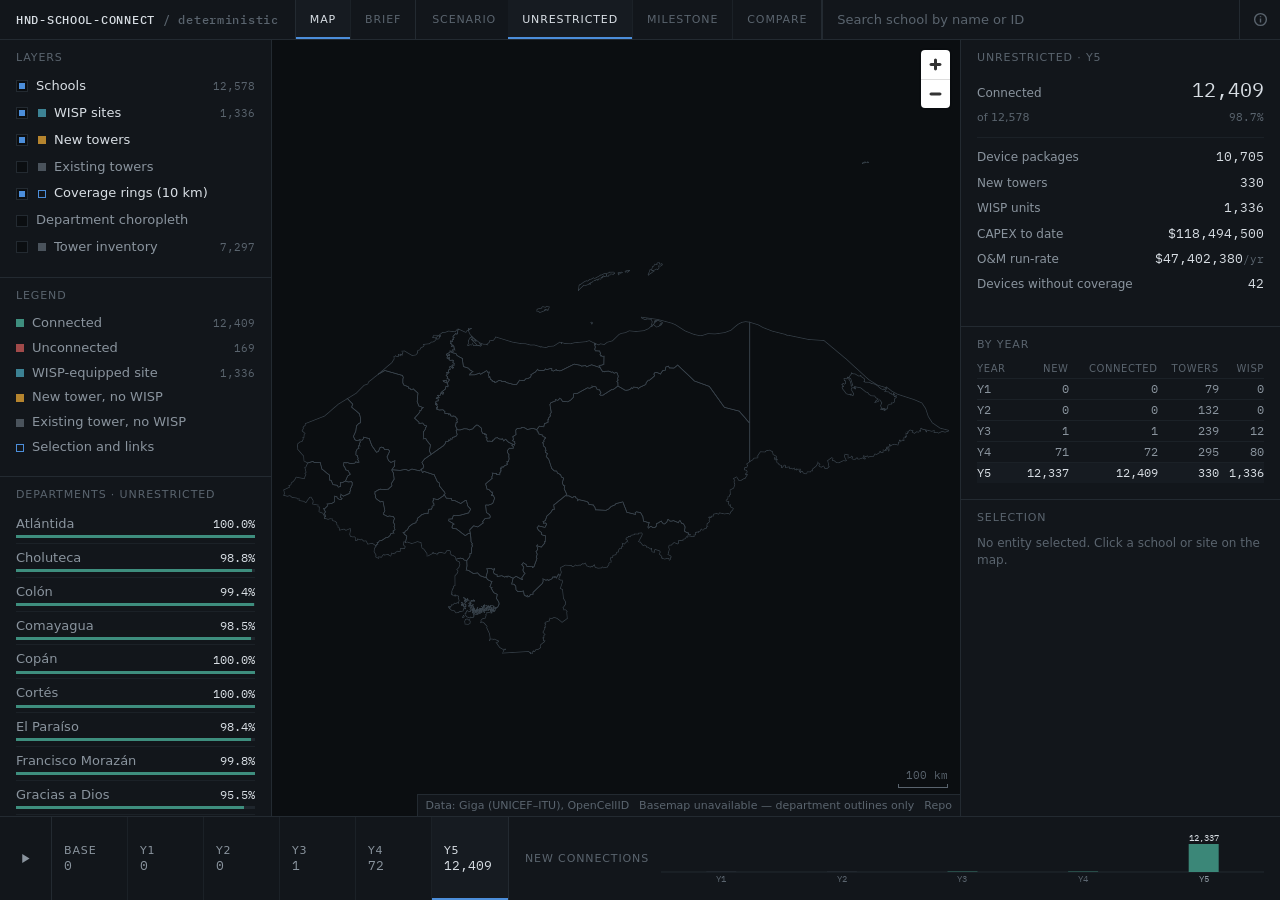
==== index.html @ 2dd2d406 "Rebuild as a zero-friction static analyst console Replaces the upload-driven deck.gl dashboard with " ====
<!DOCTYPE html>
<html lang="en-GB">
<head>
<meta charset="utf-8">
<meta name="viewport" content="width=device-width, initial-scale=1, viewport-fit=cover">
<title>HND-SCHOOL-CONNECT — Honduras school connectivity plan</title>
<meta name="description" content="Five-year MILP plan for connecting 12,578 unconnected Honduran public schools on a $125M budget. Annual milestones cost 3,046 schools, or 24.3 percentage points of year-5 coverage.">
<meta name="color-scheme" content="dark">

<meta property="og:type" content="website">
<meta property="og:site_name" content="HND-SCHOOL-CONNECT">
<meta property="og:title" content="HND-SCHOOL-CONNECT — Honduras school connectivity plan">
<meta property="og:description" content="Five-year MILP plan for 12,578 unconnected Honduran public schools on a $125M budget. Annual milestones cost 3,046 schools, or 24.3 percentage points of year-5 coverage.">
<meta property="og:image" content="assets/og.png">
<meta property="og:image:width" content="1200">
<meta property="og:image:height" content="630">
<meta property="og:image:alt" content="Dark map of Honduras showing connected and unconnected schools at year 5 with tower and WISP sites.">
<meta name="twitter:card" content="summary_large_image">

<link rel="icon" href="assets/favicon.svg" type="image/svg+xml">
<link rel="stylesheet" href="vendor/maplibre-gl/maplibre-gl.css">
<link rel="stylesheet" href="css/app.css">
<link rel="preload" href="data/app-data.json" as="fetch" crossorigin="anonymous">
</head>
<body class="view-map">

<!-- load state: a thin progress line, nothing else -->
<div id="boot">
  <div id="boot-track"><div id="boot-fill"></div></div>
  <div id="boot-msg">loading</div>
</div>

<div id="app">

  <!-- ===================== top bar ===================== -->
  <header id="top">
    <div id="brand"><b>HND-SCHOOL-CONNECT</b><span>/ deterministic</span></div>

    <nav class="seg" id="view-seg" aria-label="View">
      <button type="button" data-view="map" aria-pressed="true">Map</button>
      <button type="button" data-view="brief" aria-pressed="false">Brief</button>
    </nav>

    <div id="top-scenario">
      <span class="lbl">Scenario</span>
      <nav class="seg" id="scn-seg" aria-label="Scenario">
        <button type="button" data-scn="u" aria-pressed="true">Unrestricted</button>
        <button type="button" data-scn="m" aria-pressed="false">Milestone</button>
        <button type="button" data-scn="c" aria-pressed="false">Compare</button>
      </nav>
    </div>

    <div id="search-wrap" role="combobox" aria-expanded="false" aria-haspopup="listbox" aria-owns="results">
      <input id="search" type="text" placeholder="Search school by name or ID" autocomplete="off"
             spellcheck="false" aria-autocomplete="list" aria-controls="results">
      <ul id="results" role="listbox" aria-label="Search results" hidden></ul>
    </div>

    <button type="button" id="info-btn" aria-expanded="false" aria-controls="info" title="Method, sources and shortcuts">
      <svg width="15" height="15" viewBox="0 0 16 16" fill="none" stroke="currentColor" stroke-width="1.5" aria-hidden="true">
        <circle cx="8" cy="8" r="6.25"/><path d="M8 7v4.25M8 4.6v.9"/>
      </svg>
      <span class="sr">Method, sources and shortcuts</span>
    </button>
  </header>

  <!-- ===================== left rail ===================== -->
  <aside id="rail" aria-label="Layers and filters">
    <section class="sec">
      <span class="lbl">Layers</span>
      <div id="layers"></div>
    </section>

    <section class="sec">
      <span class="lbl">Legend</span>
      <div id="legend"></div>
    </section>

    <section class="sec">
      <div class="sec-head">
        <span class="lbl" id="dept-head">Departments</span>
        <button type="button" id="dept-clear" hidden>clear</button>
      </div>
      <div id="dept-list"></div>
    </section>
  </aside>

  <!-- ===================== map ===================== -->
  <main id="main">
    <div id="map"></div>
    <div id="hover" hidden></div>
    <p id="map-note" hidden></p>
    <div id="scale"><span id="scale-label">—</span><div id="scale-bar"></div></div>
    <div id="attrib">
      <span>Data: Giga (UNICEF–ITU), OpenCellID</span>
      <span id="attrib-base">© <a href="https://carto.com/attributions" rel="noopener">CARTO</a>, © <a href="https://www.openstreetmap.org/copyright" rel="noopener">OpenStreetMap</a></span>
      <a href="https://github.com/farhangbakhs/honduras-connectivity" rel="noopener">Repo</a>
    </div>
  </main>

  <!-- ===================== inspector ===================== -->
  <aside id="insp" aria-label="Readout">
    <section class="sec" id="kpi-sec">
      <span class="lbl" id="kpi-head">Readout</span>
      <dl class="kpi" id="kpi"></dl>
      <div id="cmp" hidden></div>
    </section>

    <section class="sec" id="year-sec">
      <span class="lbl">By year</span>
      <table class="ytab" id="ytab"></table>
    </section>

    <section class="sec" id="sel-sec">
      <div class="sec-head">
        <span class="lbl" id="sel-head">Selection</span>
        <button type="button" id="sel-clear" hidden>clear</button>
      </div>
      <div id="sel-body"><p class="empty">No entity selected. Click a school or site on the map.</p></div>
    </section>
  </aside>

  <!-- ===================== bottom sheet tabs (narrow only) ===================== -->
  <nav id="sheet-tabs" aria-label="Panels">
    <button type="button" data-sheet="insp" aria-pressed="true">Readout</button>
    <button type="button" data-sheet="rail" aria-pressed="false">Layers</button>
    <button type="button" data-sheet="none" aria-pressed="false">Map only</button>
  </nav>

  <!-- ===================== timeline ===================== -->
  <footer id="tl">
    <button type="button" id="play" aria-pressed="false" title="Play years (space)">
      <svg width="13" height="13" viewBox="0 0 16 16" fill="currentColor" aria-hidden="true" id="play-icon">
        <path d="M4 2.5 13 8l-9 5.5z"/>
      </svg>
      <span class="sr">Play through years</span>
    </button>
    <div id="years" role="group" aria-label="Year"></div>
    <div id="tl-chart">
      <span class="lbl" id="tl-chart-label">New connections</span>
      <svg id="spark" role="img" aria-label="New connections per year"></svg>
    </div>
  </footer>

  <!-- ===================== brief ===================== -->
  <div id="brief" hidden><div class="brief-col" id="brief-col"></div></div>
</div>

<!-- ===================== info panel ===================== -->
<div id="info" hidden aria-label="Method, sources and shortcuts">
  <button type="button" id="info-close" title="Close">
    <svg width="13" height="13" viewBox="0 0 16 16" fill="none" stroke="currentColor" stroke-width="1.5" aria-hidden="true">
      <path d="M4 4l8 8M12 4l-8 8"/>
    </svg>
    <span class="sr">Close</span>
  </button>
  <div id="info-body"></div>
</div>

<script src="vendor/maplibre-gl/maplibre-gl.js"></script>
<script type="module" src="js/main.js"></script>
<noscript>
  <p style="padding:24px;color:#8A949E;font:400 13px/1.6 system-ui">
    This is an interactive map and requires JavaScript. The underlying data is available as CSV in
    <code>data/raw/</code>.
  </p>
</noscript>
</body>
</html>
---- vendor/maplibre-gl/maplibre-gl.css ----
.maplibregl-map{font:12px/20px Helvetica Neue,Arial,Helvetica,sans-serif;overflow:hidden;position:relative;-webkit-tap-highlight-color:rgb(0 0 0/0)}.maplibregl-canvas{left:0;position:absolute;top:0}.maplibregl-map:fullscreen{height:100%;width:100%}.maplibregl-ctrl-group button.maplibregl-ctrl-compass{touch-action:none}.maplibregl-canvas-container.maplibregl-interactive,.maplibregl-ctrl-group button.maplibregl-ctrl-compass{cursor:grab;-webkit-user-select:none;-moz-user-select:none;user-select:none}.maplibregl-canvas-container.maplibregl-interactive.maplibregl-track-pointer{cursor:pointer}.maplibregl-canvas-container.maplibregl-interactive:active,.maplibregl-ctrl-group button.maplibregl-ctrl-compass:active{cursor:grabbing}.maplibregl-canvas-container.maplibregl-touch-zoom-rotate,.maplibregl-canvas-container.maplibregl-touch-zoom-rotate .maplibregl-canvas{touch-action:pan-x pan-y}.maplibregl-canvas-container.maplibregl-touch-drag-pan,.maplibregl-canvas-container.maplibregl-touch-drag-pan .maplibregl-canvas{touch-action:pinch-zoom}.maplibregl-canvas-container.maplibregl-touch-zoom-rotate.maplibregl-touch-drag-pan,.maplibregl-canvas-container.maplibregl-touch-zoom-rotate.maplibregl-touch-drag-pan .maplibregl-canvas{touch-action:none}.maplibregl-canvas-container.maplibregl-touch-drag-pan.maplibregl-cooperative-gestures,.maplibregl-canvas-container.maplibregl-touch-drag-pan.maplibregl-cooperative-gestures .maplibregl-canvas{touch-action:pan-x pan-y}.maplibregl-ctrl-bottom-left,.maplibregl-ctrl-bottom-right,.maplibregl-ctrl-top-left,.maplibregl-ctrl-top-right{pointer-events:none;position:absolute;z-index:2}.maplibregl-ctrl-top-left{left:0;top:0}.maplibregl-ctrl-top-right{right:0;top:0}.maplibregl-ctrl-bottom-left{bottom:0;left:0}.maplibregl-ctrl-bottom-right{bottom:0;right:0}.maplibregl-ctrl{clear:both;pointer-events:auto;transform:translate(0)}.maplibregl-ctrl-top-left .maplibregl-ctrl{float:left;margin:10px 0 0 10px}.maplibregl-ctrl-top-right .maplibregl-ctrl{float:right;margin:10px 10px 0 0}.maplibregl-ctrl-bottom-left .maplibregl-ctrl{float:left;margin:0 0 10px 10px}.maplibregl-ctrl-bottom-right .maplibregl-ctrl{float:right;margin:0 10px 10px 0}.maplibregl-ctrl-group{background:#fff;border-radius:4px}.maplibregl-ctrl-group:not(:empty){box-shadow:0 0 0 2px rgba(0,0,0,.1)}@media (forced-colors:active){.maplibregl-ctrl-group:not(:empty){box-shadow:0 0 0 2px ButtonText}}.maplibregl-ctrl-group button{background-color:transparent;border:0;box-sizing:border-box;cursor:pointer;display:block;height:29px;outline:none;padding:0;width:29px}.maplibregl-ctrl-group button+button{border-top:1px solid #ddd}.maplibregl-ctrl button .maplibregl-ctrl-icon{background-position:50%;background-repeat:no-repeat;display:block;height:100%;width:100%}@media (forced-colors:active){.maplibregl-ctrl-icon{background-color:transparent}.maplibregl-ctrl-group button+button{border-top:1px solid ButtonText}}.maplibregl-ctrl button::-moz-focus-inner{border:0;padding:0}.maplibregl-ctrl-attrib-button:focus,.maplibregl-ctrl-group button:focus{box-shadow:0 0 2px 2px #0096ff}.maplibregl-ctrl button:disabled{cursor:not-allowed}.maplibregl-ctrl button:disabled .maplibregl-ctrl-icon{opacity:.25}.maplibregl-ctrl button:not(:disabled):hover{background-color:rgb(0 0 0/5%)}.maplibregl-ctrl-group button:focus:focus-visible{box-shadow:0 0 2px 2px #0096ff}.maplibregl-ctrl-group button:focus:not(:focus-visible){box-shadow:none}.maplibregl-ctrl-group button:focus:first-child{border-radius:4px 4px 0 0}.maplibregl-ctrl-group button:focus:last-child{border-radius:0 0 4px 4px}.maplibregl-ctrl-group button:focus:only-child{border-radius:inherit}.maplibregl-ctrl button.maplibregl-ctrl-zoom-out .maplibregl-ctrl-icon{background-image:url("data:image/svg+xml;charset=utf-8,%3Csvg xmlns='http://www.w3.org/2000/svg' width='29' height='29' fill='%23333' viewBox='0 0 29 29'%3E%3Cpath d='M10 13c-.75 0-1.5.75-1.5 1.5S9.25 16 10 16h9c.75 0 1.5-.75 1.5-1.5S19.75 13 19 13z'/%3E%3C/svg%3E")}.maplibregl-ctrl button.maplibregl-ctrl-zoom-in .maplibregl-ctrl-icon{background-image:url("data:image/svg+xml;charset=utf-8,%3Csvg xmlns='http://www.w3.org/2000/svg' width='29' height='29' fill='%23333' viewBox='0 0 29 29'%3E%3Cpath d='M14.5 8.5c-.75 0-1.5.75-1.5 1.5v3h-3c-.75 0-1.5.75-1.5 1.5S9.25 16 10 16h3v3c0 .75.75 1.5 1.5 1.5S16 19.75 16 19v-3h3c.75 0 1.5-.75 1.5-1.5S19.75 13 19 13h-3v-3c0-.75-.75-1.5-1.5-1.5'/%3E%3C/svg%3E")}@media (forced-colors:active){.maplibregl-ctrl button.maplibregl-ctrl-zoom-out .maplibregl-ctrl-icon{background-image:url("data:image/svg+xml;charset=utf-8,%3Csvg xmlns='http://www.w3.org/2000/svg' width='29' height='29' fill='%23fff' viewBox='0 0 29 29'%3E%3Cpath d='M10 13c-.75 0-1.5.75-1.5 1.5S9.25 16 10 16h9c.75 0 1.5-.75 1.5-1.5S19.75 13 19 13z'/%3E%3C/svg%3E")}.maplibregl-ctrl button.maplibregl-ctrl-zoom-in .maplibregl-ctrl-icon{background-image:url("data:image/svg+xml;charset=utf-8,%3Csvg xmlns='http://www.w3.org/2000/svg' width='29' height='29' fill='%23fff' viewBox='0 0 29 29'%3E%3Cpath d='M14.5 8.5c-.75 0-1.5.75-1.5 1.5v3h-3c-.75 0-1.5.75-1.5 1.5S9.25 16 10 16h3v3c0 .75.75 1.5 1.5 1.5S16 19.75 16 19v-3h3c.75 0 1.5-.75 1.5-1.5S19.75 13 19 13h-3v-3c0-.75-.75-1.5-1.5-1.5'/%3E%3C/svg%3E")}}@media (forced-colors:active) and (prefers-color-scheme:light){.maplibregl-ctrl button.maplibregl-ctrl-zoom-out .maplibregl-ctrl-icon{background-image:url("data:image/svg+xml;charset=utf-8,%3Csvg xmlns='http://www.w3.org/2000/svg' width='29' height='29' viewBox='0 0 29 29'%3E%3Cpath d='M10 13c-.75 0-1.5.75-1.5 1.5S9.25 16 10 16h9c.75 0 1.5-.75 1.5-1.5S19.75 13 19 13z'/%3E%3C/svg%3E")}.maplibregl-ctrl button.maplibregl-ctrl-zoom-in .maplibregl-ctrl-icon{background-image:url("data:image/svg+xml;charset=utf-8,%3Csvg xmlns='http://www.w3.org/2000/svg' width='29' height='29' viewBox='0 0 29 29'%3E%3Cpath d='M14.5 8.5c-.75 0-1.5.75-1.5 1.5v3h-3c-.75 0-1.5.75-1.5 1.5S9.25 16 10 16h3v3c0 .75.75 1.5 1.5 1.5S16 19.75 16 19v-3h3c.75 0 1.5-.75 1.5-1.5S19.75 13 19 13h-3v-3c0-.75-.75-1.5-1.5-1.5'/%3E%3C/svg%3E")}}.maplibregl-ctrl button.maplibregl-ctrl-fullscreen .maplibregl-ctrl-icon{background-image:url("data:image/svg+xml;charset=utf-8,%3Csvg xmlns='http://www.w3.org/2000/svg' width='29' height='29' fill='%23333' viewBox='0 0 29 29'%3E%3Cpath d='M24 16v5.5c0 1.75-.75 2.5-2.5 2.5H16v-1l3-1.5-4-5.5 1-1 5.5 4 1.5-3zM6 16l1.5 3 5.5-4 1 1-4 5.5 3 1.5v1H7.5C5.75 24 5 23.25 5 21.5V16zm7-11v1l-3 1.5 4 5.5-1 1-5.5-4L6 13H5V7.5C5 5.75 5.75 5 7.5 5zm11 2.5c0-1.75-.75-2.5-2.5-2.5H16v1l3 1.5-4 5.5 1 1 5.5-4 1.5 3h1z'/%3E%3C/svg%3E")}.maplibregl-ctrl button.maplibregl-ctrl-shrink .maplibregl-ctrl-icon{background-image:url("data:image/svg+xml;charset=utf-8,%3Csvg xmlns='http://www.w3.org/2000/svg' width='29' height='29' viewBox='0 0 29 29'%3E%3Cpath d='M18.5 16c-1.75 0-2.5.75-2.5 2.5V24h1l1.5-3 5.5 4 1-1-4-5.5 3-1.5v-1zM13 18.5c0-1.75-.75-2.5-2.5-2.5H5v1l3 1.5L4 24l1 1 5.5-4 1.5 3h1zm3-8c0 1.75.75 2.5 2.5 2.5H24v-1l-3-1.5L25 5l-1-1-5.5 4L17 5h-1zM10.5 13c1.75 0 2.5-.75 2.5-2.5V5h-1l-1.5 3L5 4 4 5l4 5.5L5 12v1z'/%3E%3C/svg%3E")}@media (forced-colors:active){.maplibregl-ctrl button.maplibregl-ctrl-fullscreen .maplibregl-ctrl-icon{background-image:url("data:image/svg+xml;charset=utf-8,%3Csvg xmlns='http://www.w3.org/2000/svg' width='29' height='29' fill='%23fff' viewBox='0 0 29 29'%3E%3Cpath d='M24 16v5.5c0 1.75-.75 2.5-2.5 2.5H16v-1l3-1.5-4-5.5 1-1 5.5 4 1.5-3zM6 16l1.5 3 5.5-4 1 1-4 5.5 3 1.5v1H7.5C5.75 24 5 23.25 5 21.5V16zm7-11v1l-3 1.5 4 5.5-1 1-5.5-4L6 13H5V7.5C5 5.75 5.75 5 7.5 5zm11 2.5c0-1.75-.75-2.5-2.5-2.5H16v1l3 1.5-4 5.5 1 1 5.5-4 1.5 3h1z'/%3E%3C/svg%3E")}.maplibregl-ctrl button.maplibregl-ctrl-shrink .maplibregl-ctrl-icon{background-image:url("data:image/svg+xml;charset=utf-8,%3Csvg xmlns='http://www.w3.org/2000/svg' width='29' height='29' fill='%23fff' viewBox='0 0 29 29'%3E%3Cpath d='M18.5 16c-1.75 0-2.5.75-2.5 2.5V24h1l1.5-3 5.5 4 1-1-4-5.5 3-1.5v-1zM13 18.5c0-1.75-.75-2.5-2.5-2.5H5v1l3 1.5L4 24l1 1 5.5-4 1.5 3h1zm3-8c0 1.75.75 2.5 2.5 2.5H24v-1l-3-1.5L25 5l-1-1-5.5 4L17 5h-1zM10.5 13c1.75 0 2.5-.75 2.5-2.5V5h-1l-1.5 3L5 4 4 5l4 5.5L5 12v1z'/%3E%3C/svg%3E")}}@media (forced-colors:active) and (prefers-color-scheme:light){.maplibregl-ctrl button.maplibregl-ctrl-fullscreen .maplibregl-ctrl-icon{background-image:url("data:image/svg+xml;charset=utf-8,%3Csvg xmlns='http://www.w3.org/2000/svg' width='29' height='29' viewBox='0 0 29 29'%3E%3Cpath d='M24 16v5.5c0 1.75-.75 2.5-2.5 2.5H16v-1l3-1.5-4-5.5 1-1 5.5 4 1.5-3zM6 16l1.5 3 5.5-4 1 1-4 5.5 3 1.5v1H7.5C5.75 24 5 23.25 5 21.5V16zm7-11v1l-3 1.5 4 5.5-1 1-5.5-4L6 13H5V7.5C5 5.75 5.75 5 7.5 5zm11 2.5c0-1.75-.75-2.5-2.5-2.5H16v1l3 1.5-4 5.5 1 1 5.5-4 1.5 3h1z'/%3E%3C/svg%3E")}.maplibregl-ctrl button.maplibregl-ctrl-shrink .maplibregl-ctrl-icon{background-image:url("data:image/svg+xml;charset=utf-8,%3Csvg xmlns='http://www.w3.org/2000/svg' width='29' height='29' viewBox='0 0 29 29'%3E%3Cpath d='M18.5 16c-1.75 0-2.5.75-2.5 2.5V24h1l1.5-3 5.5 4 1-1-4-5.5 3-1.5v-1zM13 18.5c0-1.75-.75-2.5-2.5-2.5H5v1l3 1.5L4 24l1 1 5.5-4 1.5 3h1zm3-8c0 1.75.75 2.5 2.5 2.5H24v-1l-3-1.5L25 5l-1-1-5.5 4L17 5h-1zM10.5 13c1.75 0 2.5-.75 2.5-2.5V5h-1l-1.5 3L5 4 4 5l4 5.5L5 12v1z'/%3E%3C/svg%3E")}}.maplibregl-ctrl button.maplibregl-ctrl-compass .maplibregl-ctrl-icon{background-image:url("data:image/svg+xml;charset=utf-8,%3Csvg xmlns='http://www.w3.org/2000/svg' width='29' height='29' fill='%23333' viewBox='0 0 29 29'%3E%3Cpath d='m10.5 14 4-8 4 8z'/%3E%3Cpath fill='%23ccc' d='m10.5 16 4 8 4-8z'/%3E%3C/svg%3E")}@media (forced-colors:active){.maplibregl-ctrl button.maplibregl-ctrl-compass .maplibregl-ctrl-icon{background-image:url("data:image/svg+xml;charset=utf-8,%3Csvg xmlns='http://www.w3.org/2000/svg' width='29' height='29' fill='%23fff' viewBox='0 0 29 29'%3E%3Cpath d='m10.5 14 4-8 4 8z'/%3E%3Cpath fill='%23ccc' d='m10.5 16 4 8 4-8z'/%3E%3C/svg%3E")}}@media (forced-colors:active) and (prefers-color-scheme:light){.maplibregl-ctrl button.maplibregl-ctrl-compass .maplibregl-ctrl-icon{background-image:url("data:image/svg+xml;charset=utf-8,%3Csvg xmlns='http://www.w3.org/2000/svg' width='29' height='29' viewBox='0 0 29 29'%3E%3Cpath d='m10.5 14 4-8 4 8z'/%3E%3Cpath fill='%23ccc' d='m10.5 16 4 8 4-8z'/%3E%3C/svg%3E")}}.maplibregl-ctrl button.maplibregl-ctrl-terrain .maplibregl-ctrl-icon{background-image:url("data:image/svg+xml;charset=utf-8,%3Csvg xmlns='http://www.w3.org/2000/svg' width='22' height='22' fill='%23333' viewBox='0 0 22 22'%3E%3Cpath d='m1.754 13.406 4.453-4.851 3.09 3.09 3.281 3.277.969-.969-3.309-3.312 3.844-4.121 6.148 6.886h1.082v-.855l-7.207-8.07-4.84 5.187L6.169 6.57l-5.48 5.965v.871ZM.688 16.844h20.625v1.375H.688Zm0 0'/%3E%3C/svg%3E")}.maplibregl-ctrl button.maplibregl-ctrl-terrain-enabled .maplibregl-ctrl-icon{background-image:url("data:image/svg+xml;charset=utf-8,%3Csvg xmlns='http://www.w3.org/2000/svg' width='22' height='22' fill='%2333b5e5' viewBox='0 0 22 22'%3E%3Cpath d='m1.754 13.406 4.453-4.851 3.09 3.09 3.281 3.277.969-.969-3.309-3.312 3.844-4.121 6.148 6.886h1.082v-.855l-7.207-8.07-4.84 5.187L6.169 6.57l-5.48 5.965v.871ZM.688 16.844h20.625v1.375H.688Zm0 0'/%3E%3C/svg%3E")}.maplibregl-ctrl button.maplibregl-ctrl-geolocate .maplibregl-ctrl-icon{background-image:url("data:image/svg+xml;charset=utf-8,%3Csvg xmlns='http://www.w3.org/2000/svg' width='29' height='29' fill='%23333' viewBox='0 0 20 20'%3E%3Cpath d='M10 4C9 4 9 5 9 5v.1A5 5 0 0 0 5.1 9H5s-1 0-1 1 1 1 1 1h.1A5 5 0 0 0 9 14.9v.1s0 1 1 1 1-1 1-1v-.1a5 5 0 0 0 3.9-3.9h.1s1 0 1-1-1-1-1-1h-.1A5 5 0 0 0 11 5.1V5s0-1-1-1m0 2.5a3.5 3.5 0 1 1 0 7 3.5 3.5 0 1 1 0-7'/%3E%3Ccircle cx='10' cy='10' r='2'/%3E%3C/svg%3E")}.maplibregl-ctrl button.maplibregl-ctrl-geolocate:disabled .maplibregl-ctrl-icon{background-image:url("data:image/svg+xml;charset=utf-8,%3Csvg xmlns='http://www.w3.org/2000/svg' width='29' height='29' fill='%23aaa' viewBox='0 0 20 20'%3E%3Cpath d='M10 4C9 4 9 5 9 5v.1A5 5 0 0 0 5.1 9H5s-1 0-1 1 1 1 1 1h.1A5 5 0 0 0 9 14.9v.1s0 1 1 1 1-1 1-1v-.1a5 5 0 0 0 3.9-3.9h.1s1 0 1-1-1-1-1-1h-.1A5 5 0 0 0 11 5.1V5s0-1-1-1m0 2.5a3.5 3.5 0 1 1 0 7 3.5 3.5 0 1 1 0-7'/%3E%3Ccircle cx='10' cy='10' r='2'/%3E%3Cpath fill='red' d='m14 5 1 1-9 9-1-1z'/%3E%3C/svg%3E")}.maplibregl-ctrl button.maplibregl-ctrl-geolocate.maplibregl-ctrl-geolocate-active .maplibregl-ctrl-icon{background-image:url("data:image/svg+xml;charset=utf-8,%3Csvg xmlns='http://www.w3.org/2000/svg' width='29' height='29' fill='%2333b5e5' viewBox='0 0 20 20'%3E%3Cpath d='M10 4C9 4 9 5 9 5v.1A5 5 0 0 0 5.1 9H5s-1 0-1 1 1 1 1 1h.1A5 5 0 0 0 9 14.9v.1s0 1 1 1 1-1 1-1v-.1a5 5 0 0 0 3.9-3.9h.1s1 0 1-1-1-1-1-1h-.1A5 5 0 0 0 11 5.1V5s0-1-1-1m0 2.5a3.5 3.5 0 1 1 0 7 3.5 3.5 0 1 1 0-7'/%3E%3Ccircle cx='10' cy='10' r='2'/%3E%3C/svg%3E")}.maplibregl-ctrl button.maplibregl-ctrl-geolocate.maplibregl-ctrl-geolocate-active-error .maplibregl-ctrl-icon{background-image:url("data:image/svg+xml;charset=utf-8,%3Csvg xmlns='http://www.w3.org/2000/svg' width='29' height='29' fill='%23e58978' viewBox='0 0 20 20'%3E%3Cpath d='M10 4C9 4 9 5 9 5v.1A5 5 0 0 0 5.1 9H5s-1 0-1 1 1 1 1 1h.1A5 5 0 0 0 9 14.9v.1s0 1 1 1 1-1 1-1v-.1a5 5 0 0 0 3.9-3.9h.1s1 0 1-1-1-1-1-1h-.1A5 5 0 0 0 11 5.1V5s0-1-1-1m0 2.5a3.5 3.5 0 1 1 0 7 3.5 3.5 0 1 1 0-7'/%3E%3Ccircle cx='10' cy='10' r='2'/%3E%3C/svg%3E")}.maplibregl-ctrl button.maplibregl-ctrl-geolocate.maplibregl-ctrl-geolocate-background .maplibregl-ctrl-icon{background-image:url("data:image/svg+xml;charset=utf-8,%3Csvg xmlns='http://www.w3.org/2000/svg' width='29' height='29' fill='%2333b5e5' viewBox='0 0 20 20'%3E%3Cpath d='M10 4C9 4 9 5 9 5v.1A5 5 0 0 0 5.1 9H5s-1 0-1 1 1 1 1 1h.1A5 5 0 0 0 9 14.9v.1s0 1 1 1 1-1 1-1v-.1a5 5 0 0 0 3.9-3.9h.1s1 0 1-1-1-1-1-1h-.1A5 5 0 0 0 11 5.1V5s0-1-1-1m0 2.5a3.5 3.5 0 1 1 0 7 3.5 3.5 0 1 1 0-7'/%3E%3C/svg%3E")}.maplibregl-ctrl button.maplibregl-ctrl-geolocate.maplibregl-ctrl-geolocate-background-error .maplibregl-ctrl-icon{background-image:url("data:image/svg+xml;charset=utf-8,%3Csvg xmlns='http://www.w3.org/2000/svg' width='29' height='29' fill='%23e54e33' viewBox='0 0 20 20'%3E%3Cpath d='M10 4C9 4 9 5 9 5v.1A5 5 0 0 0 5.1 9H5s-1 0-1 1 1 1 1 1h.1A5 5 0 0 0 9 14.9v.1s0 1 1 1 1-1 1-1v-.1a5 5 0 0 0 3.9-3.9h.1s1 0 1-1-1-1-1-1h-.1A5 5 0 0 0 11 5.1V5s0-1-1-1m0 2.5a3.5 3.5 0 1 1 0 7 3.5 3.5 0 1 1 0-7'/%3E%3C/svg%3E")}.maplibregl-ctrl button.maplibregl-ctrl-geolocate.maplibregl-ctrl-geolocate-waiting .maplibregl-ctrl-icon{animation:maplibregl-spin 2s linear infinite}@media (forced-colors:active){.maplibregl-ctrl button.maplibregl-ctrl-geolocate .maplibregl-ctrl-icon{background-image:url("data:image/svg+xml;charset=utf-8,%3Csvg xmlns='http://www.w3.org/2000/svg' width='29' height='29' fill='%23fff' viewBox='0 0 20 20'%3E%3Cpath d='M10 4C9 4 9 5 9 5v.1A5 5 0 0 0 5.1 9H5s-1 0-1 1 1 1 1 1h.1A5 5 0 0 0 9 14.9v.1s0 1 1 1 1-1 1-1v-.1a5 5 0 0 0 3.9-3.9h.1s1 0 1-1-1-1-1-1h-.1A5 5 0 0 0 11 5.1V5s0-1-1-1m0 2.5a3.5 3.5 0 1 1 0 7 3.5 3.5 0 1 1 0-7'/%3E%3Ccircle cx='10' cy='10' r='2'/%3E%3C/svg%3E")}.maplibregl-ctrl button.maplibregl-ctrl-geolocate:disabled .maplibregl-ctrl-icon{background-image:url("data:image/svg+xml;charset=utf-8,%3Csvg xmlns='http://www.w3.org/2000/svg' width='29' height='29' fill='%23999' viewBox='0 0 20 20'%3E%3Cpath d='M10 4C9 4 9 5 9 5v.1A5 5 0 0 0 5.1 9H5s-1 0-1 1 1 1 1 1h.1A5 5 0 0 0 9 14.9v.1s0 1 1 1 1-1 1-1v-.1a5 5 0 0 0 3.9-3.9h.1s1 0 1-1-1-1-1-1h-.1A5 5 0 0 0 11 5.1V5s0-1-1-1m0 2.5a3.5 3.5 0 1 1 0 7 3.5 3.5 0 1 1 0-7'/%3E%3Ccircle cx='10' cy='10' r='2'/%3E%3Cpath fill='red' d='m14 5 1 1-9 9-1-1z'/%3E%3C/svg%3E")}.maplibregl-ctrl button.maplibregl-ctrl-geolocate.maplibregl-ctrl-geolocate-active .maplibregl-ctrl-icon{background-image:url("data:image/svg+xml;charset=utf-8,%3Csvg xmlns='http://www.w3.org/2000/svg' width='29' height='29' fill='%2333b5e5' viewBox='0 0 20 20'%3E%3Cpath d='M10 4C9 4 9 5 9 5v.1A5 5 0 0 0 5.1 9H5s-1 0-1 1 1 1 1 1h.1A5 5 0 0 0 9 14.9v.1s0 1 1 1 1-1 1-1v-.1a5 5 0 0 0 3.9-3.9h.1s1 0 1-1-1-1-1-1h-.1A5 5 0 0 0 11 5.1V5s0-1-1-1m0 2.5a3.5 3.5 0 1 1 0 7 3.5 3.5 0 1 1 0-7'/%3E%3Ccircle cx='10' cy='10' r='2'/%3E%3C/svg%3E")}.maplibregl-ctrl button.maplibregl-ctrl-geolocate.maplibregl-ctrl-geolocate-active-error .maplibregl-ctrl-icon{background-image:url("data:image/svg+xml;charset=utf-8,%3Csvg xmlns='http://www.w3.org/2000/svg' width='29' height='29' fill='%23e58978' viewBox='0 0 20 20'%3E%3Cpath d='M10 4C9 4 9 5 9 5v.1A5 5 0 0 0 5.1 9H5s-1 0-1 1 1 1 1 1h.1A5 5 0 0 0 9 14.9v.1s0 1 1 1 1-1 1-1v-.1a5 5 0 0 0 3.9-3.9h.1s1 0 1-1-1-1-1-1h-.1A5 5 0 0 0 11 5.1V5s0-1-1-1m0 2.5a3.5 3.5 0 1 1 0 7 3.5 3.5 0 1 1 0-7'/%3E%3Ccircle cx='10' cy='10' r='2'/%3E%3C/svg%3E")}.maplibregl-ctrl button.maplibregl-ctrl-geolocate.maplibregl-ctrl-geolocate-background .maplibregl-ctrl-icon{background-image:url("data:image/svg+xml;charset=utf-8,%3Csvg xmlns='http://www.w3.org/2000/svg' width='29' height='29' fill='%2333b5e5' viewBox='0 0 20 20'%3E%3Cpath d='M10 4C9 4 9 5 9 5v.1A5 5 0 0 0 5.1 9H5s-1 0-1 1 1 1 1 1h.1A5 5 0 0 0 9 14.9v.1s0 1 1 1 1-1 1-1v-.1a5 5 0 0 0 3.9-3.9h.1s1 0 1-1-1-1-1-1h-.1A5 5 0 0 0 11 5.1V5s0-1-1-1m0 2.5a3.5 3.5 0 1 1 0 7 3.5 3.5 0 1 1 0-7'/%3E%3C/svg%3E")}.maplibregl-ctrl button.maplibregl-ctrl-geolocate.maplibregl-ctrl-geolocate-background-error .maplibregl-ctrl-icon{background-image:url("data:image/svg+xml;charset=utf-8,%3Csvg xmlns='http://www.w3.org/2000/svg' width='29' height='29' fill='%23e54e33' viewBox='0 0 20 20'%3E%3Cpath d='M10 4C9 4 9 5 9 5v.1A5 5 0 0 0 5.1 9H5s-1 0-1 1 1 1 1 1h.1A5 5 0 0 0 9 14.9v.1s0 1 1 1 1-1 1-1v-.1a5 5 0 0 0 3.9-3.9h.1s1 0 1-1-1-1-1-1h-.1A5 5 0 0 0 11 5.1V5s0-1-1-1m0 2.5a3.5 3.5 0 1 1 0 7 3.5 3.5 0 1 1 0-7'/%3E%3C/svg%3E")}}@media (forced-colors:active) and (prefers-color-scheme:light){.maplibregl-ctrl button.maplibregl-ctrl-geolocate .maplibregl-ctrl-icon{background-image:url("data:image/svg+xml;charset=utf-8,%3Csvg xmlns='http://www.w3.org/2000/svg' width='29' height='29' viewBox='0 0 20 20'%3E%3Cpath d='M10 4C9 4 9 5 9 5v.1A5 5 0 0 0 5.1 9H5s-1 0-1 1 1 1 1 1h.1A5 5 0 0 0 9 14.9v.1s0 1 1 1 1-1 1-1v-.1a5 5 0 0 0 3.9-3.9h.1s1 0 1-1-1-1-1-1h-.1A5 5 0 0 0 11 5.1V5s0-1-1-1m0 2.5a3.5 3.5 0 1 1 0 7 3.5 3.5 0 1 1 0-7'/%3E%3Ccircle cx='10' cy='10' r='2'/%3E%3C/svg%3E")}.maplibregl-ctrl button.maplibregl-ctrl-geolocate:disabled .maplibregl-ctrl-icon{background-image:url("data:image/svg+xml;charset=utf-8,%3Csvg xmlns='http://www.w3.org/2000/svg' width='29' height='29' fill='%23666' viewBox='0 0 20 20'%3E%3Cpath d='M10 4C9 4 9 5 9 5v.1A5 5 0 0 0 5.1 9H5s-1 0-1 1 1 1 1 1h.1A5 5 0 0 0 9 14.9v.1s0 1 1 1 1-1 1-1v-.1a5 5 0 0 0 3.9-3.9h.1s1 0 1-1-1-1-1-1h-.1A5 5 0 0 0 11 5.1V5s0-1-1-1m0 2.5a3.5 3.5 0 1 1 0 7 3.5 3.5 0 1 1 0-7'/%3E%3Ccircle cx='10' cy='10' r='2'/%3E%3Cpath fill='red' d='m14 5 1 1-9 9-1-1z'/%3E%3C/svg%3E")}}@keyframes maplibregl-spin{0%{transform:rotate(0deg)}to{transform:rotate(1turn)}}a.maplibregl-ctrl-logo{background-image:url("data:image/svg+xml;charset=utf-8,%3Csvg xmlns='http://www.w3.org/2000/svg' width='88' height='23' fill='none'%3E%3Cpath fill='%23000' fill-opacity='.4' fill-rule='evenodd' d='M17.408 16.796h-1.827l2.501-12.095h.198l3.324 6.533.988 2.19.988-2.19 3.258-6.533h.181l2.6 12.095h-1.81l-1.218-5.644-.362-1.71-.658 1.71-2.929 5.644h-.098l-2.914-5.644-.757-1.71-.345 1.71zm1.958-3.42-.726 3.663a1.255 1.255 0 0 1-1.232 1.011h-1.827a1.255 1.255 0 0 1-1.229-1.509l2.501-12.095a1.255 1.255 0 0 1 1.23-1.001h.197a1.25 1.25 0 0 1 1.12.685l3.19 6.273 3.125-6.263a1.25 1.25 0 0 1 1.123-.695h.181a1.255 1.255 0 0 1 1.227.991l1.443 6.71a5 5 0 0 1 .314-.787l.009-.016a4.6 4.6 0 0 1 1.777-1.887c.782-.46 1.668-.667 2.611-.667a4.6 4.6 0 0 1 1.7.32l.306.134c.21-.16.474-.256.759-.256h1.694a1.255 1.255 0 0 1 1.212.925 1.255 1.255 0 0 1 1.212-.925h1.711c.284 0 .545.094.755.252.613-.3 1.312-.45 2.075-.45 1.356 0 2.557.445 3.482 1.4q.47.48.763 1.064V4.701a1.255 1.255 0 0 1 1.255-1.255h1.86A1.255 1.255 0 0 1 54.44 4.7v9.194h2.217c.19 0 .37.043.532.118v-4.77c0-.356.147-.678.385-.906a2.42 2.42 0 0 1-.682-1.71c0-.665.267-1.253.735-1.7a2.45 2.45 0 0 1 1.722-.674 2.43 2.43 0 0 1 1.705.675q.318.302.504.683V4.7a1.255 1.255 0 0 1 1.255-1.255h1.744A1.255 1.255 0 0 1 65.812 4.7v3.335a4.8 4.8 0 0 1 1.526-.246c.938 0 1.817.214 2.59.69a4.47 4.47 0 0 1 1.67 1.743v-.98a1.255 1.255 0 0 1 1.256-1.256h1.777c.233 0 .451.064.639.174a3.4 3.4 0 0 1 1.567-.372c.346 0 .861.02 1.285.232a1.25 1.25 0 0 1 .689 1.004 4.7 4.7 0 0 1 .853-.588c.795-.44 1.675-.647 2.61-.647 1.385 0 2.65.39 3.525 1.396.836.938 1.168 2.173 1.168 3.528q-.001.515-.056 1.051a1.255 1.255 0 0 1-.947 1.09l.408.952a1.255 1.255 0 0 1-.477 1.552c-.418.268-.92.463-1.458.612-.613.171-1.304.244-2.049.244-1.06 0-2.043-.207-2.886-.698l-.015-.008c-.798-.48-1.419-1.135-1.818-1.963l-.004-.008a5.8 5.8 0 0 1-.548-2.512q0-.429.053-.843a1.3 1.3 0 0 1-.333-.086l-.166-.004c-.223 0-.426.062-.643.228-.03.024-.142.139-.142.59v3.883a1.255 1.255 0 0 1-1.256 1.256h-1.777a1.255 1.255 0 0 1-1.256-1.256V15.69l-.032.057a4.8 4.8 0 0 1-1.86 1.833 5.04 5.04 0 0 1-2.484.634 4.5 4.5 0 0 1-1.935-.424 1.25 1.25 0 0 1-.764.258h-1.71a1.255 1.255 0 0 1-1.256-1.255V7.687a2.4 2.4 0 0 1-.428.625c.253.23.412.561.412.93v7.553a1.255 1.255 0 0 1-1.256 1.255h-1.843a1.25 1.25 0 0 1-.894-.373c-.228.23-.544.373-.894.373H51.32a1.255 1.255 0 0 1-1.256-1.255v-1.251l-.061.117a4.7 4.7 0 0 1-1.782 1.884 4.77 4.77 0 0 1-2.485.67 5.6 5.6 0 0 1-1.485-.188l.009 2.764a1.255 1.255 0 0 1-1.255 1.259h-1.729a1.255 1.255 0 0 1-1.255-1.255v-3.537a1.255 1.255 0 0 1-1.167.793h-1.679a1.25 1.25 0 0 1-.77-.263 4.5 4.5 0 0 1-1.945.429c-.885 0-1.724-.21-2.495-.632l-.017-.01a5 5 0 0 1-1.081-.836 1.255 1.255 0 0 1-1.254 1.312h-1.81a1.255 1.255 0 0 1-1.228-.99l-.782-3.625-2.044 3.939a1.25 1.25 0 0 1-1.115.676h-.098a1.25 1.25 0 0 1-1.116-.68l-2.061-3.994zM35.92 16.63l.207-.114.223-.15q.493-.356.735-.785l.061-.118.033 1.332h1.678V9.242h-1.694l-.033 1.267q-.133-.329-.526-.658l-.032-.028a3.2 3.2 0 0 0-.668-.428l-.27-.12a3.3 3.3 0 0 0-1.235-.23q-1.136-.001-1.974.493a3.36 3.36 0 0 0-1.3 1.382q-.445.89-.444 2.074 0 1.2.51 2.107a3.8 3.8 0 0 0 1.382 1.381 3.9 3.9 0 0 0 1.893.477q.795 0 1.455-.33zm-2.789-5.38q-.576.675-.575 1.762 0 1.102.559 1.794.576.675 1.645.675a2.25 2.25 0 0 0 .934-.19 2.2 2.2 0 0 0 .468-.29l.178-.161a2.2 2.2 0 0 0 .397-.561q.244-.5.244-1.15v-.115q0-.708-.296-1.267l-.043-.077a2.2 2.2 0 0 0-.633-.709l-.13-.086-.047-.028a2.1 2.1 0 0 0-1.073-.285q-1.052 0-1.629.692zm2.316 2.706c.163-.17.28-.407.28-.83v-.114c0-.292-.06-.508-.15-.68a.96.96 0 0 0-.353-.389.85.85 0 0 0-.464-.127c-.4 0-.56.114-.664.239l-.01.012c-.148.174-.275.45-.275.945 0 .506.122.801.27.99.097.11.266.224.68.224.303 0 .504-.09.687-.269zm7.545 1.705a2.6 2.6 0 0 0 .331.423q.319.33.755.548l.173.074q.65.255 1.49.255 1.02 0 1.844-.493a3.45 3.45 0 0 0 1.316-1.4q.493-.904.493-2.089 0-1.909-.988-2.913-.988-1.02-2.584-1.02-.898 0-1.575.347a3 3 0 0 0-.415.262l-.199.166a3.4 3.4 0 0 0-.64.82V9.242h-1.712v11.553h1.729l-.017-5.134zm.53-1.138q.206.29.48.5l.155.11.053.034q.51.296 1.119.297 1.07 0 1.645-.675.577-.69.576-1.762 0-1.119-.576-1.777-.558-.675-1.645-.675-.435 0-.835.16a2 2 0 0 0-.284.136 2 2 0 0 0-.363.254 2.2 2.2 0 0 0-.46.569l-.082.162a2.6 2.6 0 0 0-.213 1.072v.115q0 .707.296 1.267l.135.211zm.964-.818a1.1 1.1 0 0 0 .367.385.94.94 0 0 0 .476.118c.423 0 .59-.117.687-.23.159-.194.28-.478.28-.95 0-.53-.133-.8-.266-.952l-.021-.025c-.078-.094-.231-.221-.68-.221a1 1 0 0 0-.503.135l-.012.007a.86.86 0 0 0-.335.343c-.073.133-.132.324-.132.614v.115a1.4 1.4 0 0 0 .14.66zm15.7-6.222q.347-.346.346-.856a1.05 1.05 0 0 0-.345-.79 1.18 1.18 0 0 0-.84-.329q-.51 0-.855.33a1.05 1.05 0 0 0-.346.79q0 .51.346.855.345.346.856.346.51 0 .839-.346zm4.337 9.314.033-1.332q.191.403.59.747l.098.081a4 4 0 0 0 .316.224l.223.122a3.2 3.2 0 0 0 1.44.322 3.8 3.8 0 0 0 1.875-.477 3.5 3.5 0 0 0 1.382-1.366q.527-.89.526-2.09 0-1.184-.444-2.073a3.24 3.24 0 0 0-1.283-1.399q-.823-.51-1.942-.51a3.5 3.5 0 0 0-1.527.344l-.086.043-.165.09a3 3 0 0 0-.33.214q-.432.315-.656.707a2 2 0 0 0-.099.198l.082-1.283V4.701h-1.744v12.095zm.473-2.509a2.5 2.5 0 0 0 .566.7q.117.098.245.18l.144.08a2.1 2.1 0 0 0 .975.232q1.07 0 1.645-.675.576-.69.576-1.778 0-1.102-.576-1.777-.56-.691-1.645-.692a2.2 2.2 0 0 0-1.015.235q-.22.113-.415.282l-.15.142a2.1 2.1 0 0 0-.42.594q-.223.479-.223 1.1v.115q0 .705.293 1.26zm2.616-.293c.157-.191.28-.479.28-.967 0-.51-.13-.79-.276-.961l-.021-.026c-.082-.1-.232-.225-.67-.225a.87.87 0 0 0-.681.279l-.012.011c-.154.155-.274.38-.274.807v.115c0 .285.057.499.144.669a1.1 1.1 0 0 0 .367.405c.137.082.28.123.455.123.423 0 .59-.118.686-.23zm8.266-3.013q.345-.13.724-.14l.069-.002q.493 0 .642.099l.247-1.794q-.196-.099-.717-.099a2.3 2.3 0 0 0-.545.063 2 2 0 0 0-.411.148 2.2 2.2 0 0 0-.4.249 2.5 2.5 0 0 0-.485.499 2.7 2.7 0 0 0-.32.581l-.05.137v-1.48h-1.778v7.553h1.777v-3.884q0-.546.159-.943a1.5 1.5 0 0 1 .466-.636 2.5 2.5 0 0 1 .399-.253 2 2 0 0 1 .224-.099zm9.784 2.656.05-.922q0-1.743-.856-2.698-.838-.97-2.584-.97-1.119-.001-2.007.493a3.46 3.46 0 0 0-1.4 1.382q-.493.906-.493 2.106 0 1.07.428 1.975.428.89 1.332 1.432.906.526 2.255.526.973 0 1.668-.185l.044-.012.135-.04q.613-.184.984-.421l-.542-1.267q-.3.162-.642.274l-.297.087q-.51.131-1.3.131-.954 0-1.497-.444a1.6 1.6 0 0 1-.192-.193q-.366-.44-.512-1.234l-.004-.021zm-5.427-1.256-.003.022h3.752v-.138q-.011-.727-.288-1.118a1 1 0 0 0-.156-.176q-.46-.428-1.316-.428-.986 0-1.494.604-.379.45-.494 1.234zm-27.053 2.77V4.7h-1.86v12.095h5.333V15.15zm7.103-5.908v7.553h-1.843V9.242h1.843z'/%3E%3Cpath fill='%23fff' d='m19.63 11.151-.757-1.71-.345 1.71-1.12 5.644h-1.827L18.083 4.7h.197l3.325 6.533.988 2.19.988-2.19L26.839 4.7h.181l2.6 12.095h-1.81l-1.218-5.644-.362-1.71-.658 1.71-2.93 5.644h-.098l-2.913-5.644zm14.836 5.81q-1.02 0-1.893-.478a3.8 3.8 0 0 1-1.381-1.382q-.51-.906-.51-2.106 0-1.185.444-2.074a3.36 3.36 0 0 1 1.3-1.382q.839-.494 1.974-.494a3.3 3.3 0 0 1 1.234.231 3.3 3.3 0 0 1 .97.575q.396.33.527.659l.033-1.267h1.694v7.553H37.18l-.033-1.332q-.279.593-1.02 1.053a3.17 3.17 0 0 1-1.662.444zm.296-1.482q.938 0 1.58-.642.642-.66.642-1.711v-.115q0-.708-.296-1.267a2.2 2.2 0 0 0-.807-.872 2.1 2.1 0 0 0-1.119-.313q-1.053 0-1.629.692-.575.675-.575 1.76 0 1.103.559 1.795.577.675 1.645.675zm6.521-6.237h1.711v1.4q.906-1.597 2.83-1.597 1.596 0 2.584 1.02.988 1.005.988 2.914 0 1.185-.493 2.09a3.46 3.46 0 0 1-1.316 1.399 3.5 3.5 0 0 1-1.844.493q-.954 0-1.662-.329a2.67 2.67 0 0 1-1.086-.97l.017 5.134h-1.728zm4.048 6.22q1.07 0 1.645-.674.577-.69.576-1.762 0-1.119-.576-1.777-.558-.675-1.645-.675-.592 0-1.12.296-.51.28-.822.823-.296.527-.296 1.234v.115q0 .708.296 1.267.313.543.823.855.51.296 1.119.297z'/%3E%3Cpath fill='%23e1e3e9' d='M51.325 4.7h1.86v10.45h3.473v1.646h-5.333zm7.12 4.542h1.843v7.553h-1.843zm.905-1.415a1.16 1.16 0 0 1-.856-.346 1.17 1.17 0 0 1-.346-.856 1.05 1.05 0 0 1 .346-.79q.346-.329.856-.329.494 0 .839.33a1.05 1.05 0 0 1 .345.79 1.16 1.16 0 0 1-.345.855q-.33.346-.84.346zm7.875 9.133a3.17 3.17 0 0 1-1.662-.444q-.723-.46-1.004-1.053l-.033 1.332h-1.71V4.701h1.743v4.657l-.082 1.283q.279-.658 1.086-1.119a3.5 3.5 0 0 1 1.778-.477q1.119 0 1.942.51a3.24 3.24 0 0 1 1.283 1.4q.445.888.444 2.072 0 1.201-.526 2.09a3.5 3.5 0 0 1-1.382 1.366 3.8 3.8 0 0 1-1.876.477zm-.296-1.481q1.069 0 1.645-.675.577-.69.577-1.778 0-1.102-.577-1.776-.56-.691-1.645-.692a2.12 2.12 0 0 0-1.58.659q-.642.641-.642 1.694v.115q0 .71.296 1.267a2.4 2.4 0 0 0 .807.872 2.1 2.1 0 0 0 1.119.313zm5.927-6.237h1.777v1.481q.263-.757.856-1.217a2.14 2.14 0 0 1 1.349-.46q.527 0 .724.098l-.247 1.794q-.149-.099-.642-.099-.774 0-1.416.494-.626.493-.626 1.58v3.883h-1.777V9.242zm9.534 7.718q-1.35 0-2.255-.526-.904-.543-1.332-1.432a4.6 4.6 0 0 1-.428-1.975q0-1.2.493-2.106a3.46 3.46 0 0 1 1.4-1.382q.889-.495 2.007-.494 1.744 0 2.584.97.855.956.856 2.7 0 .444-.05.92h-5.43q.18 1.005.708 1.45.542.443 1.497.443.79 0 1.3-.131a4 4 0 0 0 .938-.362l.542 1.267q-.411.263-1.119.46-.708.198-1.711.197zm1.596-4.558q.016-1.02-.444-1.432-.46-.428-1.316-.428-1.728 0-1.991 1.86z'/%3E%3Cpath d='M5.074 15.948a.484.657 0 0 0-.486.659v1.84a.484.657 0 0 0 .486.659h4.101a.484.657 0 0 0 .486-.659v-1.84a.484.657 0 0 0-.486-.659zm3.56 1.16H5.617v.838h3.017z' style='fill:%23fff;fill-rule:evenodd;stroke-width:1.03600001'/%3E%3Cg style='stroke-width:1.12603545'%3E%3Cpath d='M-9.408-1.416c-3.833-.025-7.056 2.912-7.08 6.615-.02 3.08 1.653 4.832 3.107 6.268.903.892 1.721 1.74 2.32 2.902l-.525-.004c-.543-.003-.992.304-1.24.639a1.87 1.87 0 0 0-.362 1.121l-.011 1.877c-.003.402.104.787.347 1.125.244.338.688.653 1.23.656l4.142.028c.542.003.99-.306 1.238-.641a1.87 1.87 0 0 0 .363-1.121l.012-1.875a1.87 1.87 0 0 0-.348-1.127c-.243-.338-.688-.653-1.23-.656l-.518-.004c.597-1.145 1.425-1.983 2.348-2.87 1.473-1.414 3.18-3.149 3.2-6.226-.016-3.59-2.923-6.684-6.993-6.707m-.006 1.1v.002c3.274.02 5.92 2.532 5.9 5.6-.017 2.706-1.39 4.026-2.863 5.44-1.034.994-2.118 2.033-2.814 3.633-.018.041-.052.055-.075.065q-.013.004-.02.01a.34.34 0 0 1-.226.084.34.34 0 0 1-.224-.086l-.092-.077c-.699-1.615-1.768-2.669-2.781-3.67-1.454-1.435-2.797-2.762-2.78-5.478.02-3.067 2.7-5.545 5.975-5.523m-.02 2.826c-1.62-.01-2.944 1.315-2.955 2.96-.01 1.646 1.295 2.988 2.916 2.999h.002c1.621.01 2.943-1.316 2.953-2.961.011-1.646-1.294-2.988-2.916-2.998m-.005 1.1c1.017.006 1.829.83 1.822 1.89s-.83 1.874-1.848 1.867c-1.018-.006-1.829-.83-1.822-1.89s.83-1.874 1.848-1.868m-2.155 11.857 4.14.025c.271.002.49.305.487.676l-.013 1.875c-.003.37-.224.67-.495.668l-4.14-.025c-.27-.002-.487-.306-.485-.676l.012-1.875c.003-.37.224-.67.494-.668' style='color:%23000;font-style:normal;font-variant:normal;font-weight:400;font-stretch:normal;font-size:medium;line-height:normal;font-family:sans-serif;font-variant-ligatures:normal;font-variant-position:normal;font-variant-caps:normal;font-variant-numeric:normal;font-variant-alternates:normal;font-feature-settings:normal;text-indent:0;text-align:start;text-decoration:none;text-decoration-line:none;text-decoration-style:solid;text-decoration-color:%23000;letter-spacing:normal;word-spacing:normal;text-transform:none;writing-mode:lr-tb;direction:ltr;text-orientation:mixed;dominant-baseline:auto;baseline-shift:baseline;text-anchor:start;white-space:normal;shape-padding:0;clip-rule:evenodd;display:inline;overflow:visible;visibility:visible;opacity:1;isolation:auto;mix-blend-mode:normal;color-interpolation:sRGB;color-interpolation-filters:linearRGB;solid-color:%23000;solid-opacity:1;vector-effect:none;fill:%23000;fill-opacity:.4;fill-rule:evenodd;stroke:none;stroke-width:2.47727823;stroke-linecap:butt;stroke-linejoin:miter;stroke-miterlimit:4;stroke-dasharray:none;stroke-dashoffset:0;stroke-opacity:1;color-rendering:auto;image-rendering:auto;shape-rendering:auto;text-rendering:auto' transform='translate(15.553 2.85)scale(.88807)'/%3E%3Cpath d='M-9.415-.316C-12.69-.338-15.37 2.14-15.39 5.207c-.017 2.716 1.326 4.041 2.78 5.477 1.013 1 2.081 2.055 2.78 3.67l.092.076a.34.34 0 0 0 .225.086.34.34 0 0 0 .227-.083l.019-.01c.022-.009.057-.024.074-.064.697-1.6 1.78-2.64 2.814-3.634 1.473-1.414 2.847-2.733 2.864-5.44.02-3.067-2.627-5.58-5.901-5.601m-.057 8.784c1.621.011 2.944-1.315 2.955-2.96.01-1.646-1.295-2.988-2.916-2.999-1.622-.01-2.945 1.315-2.955 2.96s1.295 2.989 2.916 3' style='clip-rule:evenodd;fill:%23e1e3e9;fill-opacity:1;fill-rule:evenodd;stroke:none;stroke-width:2.47727823;stroke-miterlimit:4;stroke-dasharray:none;stroke-opacity:.4' transform='translate(15.553 2.85)scale(.88807)'/%3E%3Cpath d='M-11.594 15.465c-.27-.002-.492.297-.494.668l-.012 1.876c-.003.371.214.673.485.675l4.14.027c.271.002.492-.298.495-.668l.012-1.877c.003-.37-.215-.672-.485-.674z' style='clip-rule:evenodd;fill:%23fff;fill-opacity:1;fill-rule:evenodd;stroke:none;stroke-width:2.47727823;stroke-miterlimit:4;stroke-dasharray:none;stroke-opacity:.4' transform='translate(15.553 2.85)scale(.88807)'/%3E%3C/g%3E%3C/svg%3E");background-repeat:no-repeat;cursor:pointer;display:block;height:23px;margin:0 0 -4px -4px;overflow:hidden;width:88px}a.maplibregl-ctrl-logo.maplibregl-compact{width:14px}@media (forced-colors:active){a.maplibregl-ctrl-logo{background-color:transparent;background-image:url("data:image/svg+xml;charset=utf-8,%3Csvg xmlns='http://www.w3.org/2000/svg' width='88' height='23' fill='none'%3E%3Cpath fill='%23000' fill-opacity='.4' fill-rule='evenodd' d='M17.408 16.796h-1.827l2.501-12.095h.198l3.324 6.533.988 2.19.988-2.19 3.258-6.533h.181l2.6 12.095h-1.81l-1.218-5.644-.362-1.71-.658 1.71-2.929 5.644h-.098l-2.914-5.644-.757-1.71-.345 1.71zm1.958-3.42-.726 3.663a1.255 1.255 0 0 1-1.232 1.011h-1.827a1.255 1.255 0 0 1-1.229-1.509l2.501-12.095a1.255 1.255 0 0 1 1.23-1.001h.197a1.25 1.25 0 0 1 1.12.685l3.19 6.273 3.125-6.263a1.25 1.25 0 0 1 1.123-.695h.181a1.255 1.255 0 0 1 1.227.991l1.443 6.71a5 5 0 0 1 .314-.787l.009-.016a4.6 4.6 0 0 1 1.777-1.887c.782-.46 1.668-.667 2.611-.667a4.6 4.6 0 0 1 1.7.32l.306.134c.21-.16.474-.256.759-.256h1.694a1.255 1.255 0 0 1 1.212.925 1.255 1.255 0 0 1 1.212-.925h1.711c.284 0 .545.094.755.252.613-.3 1.312-.45 2.075-.45 1.356 0 2.557.445 3.482 1.4q.47.48.763 1.064V4.701a1.255 1.255 0 0 1 1.255-1.255h1.86A1.255 1.255 0 0 1 54.44 4.7v9.194h2.217c.19 0 .37.043.532.118v-4.77c0-.356.147-.678.385-.906a2.42 2.42 0 0 1-.682-1.71c0-.665.267-1.253.735-1.7a2.45 2.45 0 0 1 1.722-.674 2.43 2.43 0 0 1 1.705.675q.318.302.504.683V4.7a1.255 1.255 0 0 1 1.255-1.255h1.744A1.255 1.255 0 0 1 65.812 4.7v3.335a4.8 4.8 0 0 1 1.526-.246c.938 0 1.817.214 2.59.69a4.47 4.47 0 0 1 1.67 1.743v-.98a1.255 1.255 0 0 1 1.256-1.256h1.777c.233 0 .451.064.639.174a3.4 3.4 0 0 1 1.567-.372c.346 0 .861.02 1.285.232a1.25 1.25 0 0 1 .689 1.004 4.7 4.7 0 0 1 .853-.588c.795-.44 1.675-.647 2.61-.647 1.385 0 2.65.39 3.525 1.396.836.938 1.168 2.173 1.168 3.528q-.001.515-.056 1.051a1.255 1.255 0 0 1-.947 1.09l.408.952a1.255 1.255 0 0 1-.477 1.552c-.418.268-.92.463-1.458.612-.613.171-1.304.244-2.049.244-1.06 0-2.043-.207-2.886-.698l-.015-.008c-.798-.48-1.419-1.135-1.818-1.963l-.004-.008a5.8 5.8 0 0 1-.548-2.512q0-.429.053-.843a1.3 1.3 0 0 1-.333-.086l-.166-.004c-.223 0-.426.062-.643.228-.03.024-.142.139-.142.59v3.883a1.255 1.255 0 0 1-1.256 1.256h-1.777a1.255 1.255 0 0 1-1.256-1.256V15.69l-.032.057a4.8 4.8 0 0 1-1.86 1.833 5.04 5.04 0 0 1-2.484.634 4.5 4.5 0 0 1-1.935-.424 1.25 1.25 0 0 1-.764.258h-1.71a1.255 1.255 0 0 1-1.256-1.255V7.687a2.4 2.4 0 0 1-.428.625c.253.23.412.561.412.93v7.553a1.255 1.255 0 0 1-1.256 1.255h-1.843a1.25 1.25 0 0 1-.894-.373c-.228.23-.544.373-.894.373H51.32a1.255 1.255 0 0 1-1.256-1.255v-1.251l-.061.117a4.7 4.7 0 0 1-1.782 1.884 4.77 4.77 0 0 1-2.485.67 5.6 5.6 0 0 1-1.485-.188l.009 2.764a1.255 1.255 0 0 1-1.255 1.259h-1.729a1.255 1.255 0 0 1-1.255-1.255v-3.537a1.255 1.255 0 0 1-1.167.793h-1.679a1.25 1.25 0 0 1-.77-.263 4.5 4.5 0 0 1-1.945.429c-.885 0-1.724-.21-2.495-.632l-.017-.01a5 5 0 0 1-1.081-.836 1.255 1.255 0 0 1-1.254 1.312h-1.81a1.255 1.255 0 0 1-1.228-.99l-.782-3.625-2.044 3.939a1.25 1.25 0 0 1-1.115.676h-.098a1.25 1.25 0 0 1-1.116-.68l-2.061-3.994zM35.92 16.63l.207-.114.223-.15q.493-.356.735-.785l.061-.118.033 1.332h1.678V9.242h-1.694l-.033 1.267q-.133-.329-.526-.658l-.032-.028a3.2 3.2 0 0 0-.668-.428l-.27-.12a3.3 3.3 0 0 0-1.235-.23q-1.136-.001-1.974.493a3.36 3.36 0 0 0-1.3 1.382q-.445.89-.444 2.074 0 1.2.51 2.107a3.8 3.8 0 0 0 1.382 1.381 3.9 3.9 0 0 0 1.893.477q.795 0 1.455-.33zm-2.789-5.38q-.576.675-.575 1.762 0 1.102.559 1.794.576.675 1.645.675a2.25 2.25 0 0 0 .934-.19 2.2 2.2 0 0 0 .468-.29l.178-.161a2.2 2.2 0 0 0 .397-.561q.244-.5.244-1.15v-.115q0-.708-.296-1.267l-.043-.077a2.2 2.2 0 0 0-.633-.709l-.13-.086-.047-.028a2.1 2.1 0 0 0-1.073-.285q-1.052 0-1.629.692zm2.316 2.706c.163-.17.28-.407.28-.83v-.114c0-.292-.06-.508-.15-.68a.96.96 0 0 0-.353-.389.85.85 0 0 0-.464-.127c-.4 0-.56.114-.664.239l-.01.012c-.148.174-.275.45-.275.945 0 .506.122.801.27.99.097.11.266.224.68.224.303 0 .504-.09.687-.269zm7.545 1.705a2.6 2.6 0 0 0 .331.423q.319.33.755.548l.173.074q.65.255 1.49.255 1.02 0 1.844-.493a3.45 3.45 0 0 0 1.316-1.4q.493-.904.493-2.089 0-1.909-.988-2.913-.988-1.02-2.584-1.02-.898 0-1.575.347a3 3 0 0 0-.415.262l-.199.166a3.4 3.4 0 0 0-.64.82V9.242h-1.712v11.553h1.729l-.017-5.134zm.53-1.138q.206.29.48.5l.155.11.053.034q.51.296 1.119.297 1.07 0 1.645-.675.577-.69.576-1.762 0-1.119-.576-1.777-.558-.675-1.645-.675-.435 0-.835.16a2 2 0 0 0-.284.136 2 2 0 0 0-.363.254 2.2 2.2 0 0 0-.46.569l-.082.162a2.6 2.6 0 0 0-.213 1.072v.115q0 .707.296 1.267l.135.211zm.964-.818a1.1 1.1 0 0 0 .367.385.94.94 0 0 0 .476.118c.423 0 .59-.117.687-.23.159-.194.28-.478.28-.95 0-.53-.133-.8-.266-.952l-.021-.025c-.078-.094-.231-.221-.68-.221a1 1 0 0 0-.503.135l-.012.007a.86.86 0 0 0-.335.343c-.073.133-.132.324-.132.614v.115a1.4 1.4 0 0 0 .14.66zm15.7-6.222q.347-.346.346-.856a1.05 1.05 0 0 0-.345-.79 1.18 1.18 0 0 0-.84-.329q-.51 0-.855.33a1.05 1.05 0 0 0-.346.79q0 .51.346.855.345.346.856.346.51 0 .839-.346zm4.337 9.314.033-1.332q.191.403.59.747l.098.081a4 4 0 0 0 .316.224l.223.122a3.2 3.2 0 0 0 1.44.322 3.8 3.8 0 0 0 1.875-.477 3.5 3.5 0 0 0 1.382-1.366q.527-.89.526-2.09 0-1.184-.444-2.073a3.24 3.24 0 0 0-1.283-1.399q-.823-.51-1.942-.51a3.5 3.5 0 0 0-1.527.344l-.086.043-.165.09a3 3 0 0 0-.33.214q-.432.315-.656.707a2 2 0 0 0-.099.198l.082-1.283V4.701h-1.744v12.095zm.473-2.509a2.5 2.5 0 0 0 .566.7q.117.098.245.18l.144.08a2.1 2.1 0 0 0 .975.232q1.07 0 1.645-.675.576-.69.576-1.778 0-1.102-.576-1.777-.56-.691-1.645-.692a2.2 2.2 0 0 0-1.015.235q-.22.113-.415.282l-.15.142a2.1 2.1 0 0 0-.42.594q-.223.479-.223 1.1v.115q0 .705.293 1.26zm2.616-.293c.157-.191.28-.479.28-.967 0-.51-.13-.79-.276-.961l-.021-.026c-.082-.1-.232-.225-.67-.225a.87.87 0 0 0-.681.279l-.012.011c-.154.155-.274.38-.274.807v.115c0 .285.057.499.144.669a1.1 1.1 0 0 0 .367.405c.137.082.28.123.455.123.423 0 .59-.118.686-.23zm8.266-3.013q.345-.13.724-.14l.069-.002q.493 0 .642.099l.247-1.794q-.196-.099-.717-.099a2.3 2.3 0 0 0-.545.063 2 2 0 0 0-.411.148 2.2 2.2 0 0 0-.4.249 2.5 2.5 0 0 0-.485.499 2.7 2.7 0 0 0-.32.581l-.05.137v-1.48h-1.778v7.553h1.777v-3.884q0-.546.159-.943a1.5 1.5 0 0 1 .466-.636 2.5 2.5 0 0 1 .399-.253 2 2 0 0 1 .224-.099zm9.784 2.656.05-.922q0-1.743-.856-2.698-.838-.97-2.584-.97-1.119-.001-2.007.493a3.46 3.46 0 0 0-1.4 1.382q-.493.906-.493 2.106 0 1.07.428 1.975.428.89 1.332 1.432.906.526 2.255.526.973 0 1.668-.185l.044-.012.135-.04q.613-.184.984-.421l-.542-1.267q-.3.162-.642.274l-.297.087q-.51.131-1.3.131-.954 0-1.497-.444a1.6 1.6 0 0 1-.192-.193q-.366-.44-.512-1.234l-.004-.021zm-5.427-1.256-.003.022h3.752v-.138q-.011-.727-.288-1.118a1 1 0 0 0-.156-.176q-.46-.428-1.316-.428-.986 0-1.494.604-.379.45-.494 1.234zm-27.053 2.77V4.7h-1.86v12.095h5.333V15.15zm7.103-5.908v7.553h-1.843V9.242h1.843z'/%3E%3Cpath fill='%23fff' d='m19.63 11.151-.757-1.71-.345 1.71-1.12 5.644h-1.827L18.083 4.7h.197l3.325 6.533.988 2.19.988-2.19L26.839 4.7h.181l2.6 12.095h-1.81l-1.218-5.644-.362-1.71-.658 1.71-2.93 5.644h-.098l-2.913-5.644zm14.836 5.81q-1.02 0-1.893-.478a3.8 3.8 0 0 1-1.381-1.382q-.51-.906-.51-2.106 0-1.185.444-2.074a3.36 3.36 0 0 1 1.3-1.382q.839-.494 1.974-.494a3.3 3.3 0 0 1 1.234.231 3.3 3.3 0 0 1 .97.575q.396.33.527.659l.033-1.267h1.694v7.553H37.18l-.033-1.332q-.279.593-1.02 1.053a3.17 3.17 0 0 1-1.662.444zm.296-1.482q.938 0 1.58-.642.642-.66.642-1.711v-.115q0-.708-.296-1.267a2.2 2.2 0 0 0-.807-.872 2.1 2.1 0 0 0-1.119-.313q-1.053 0-1.629.692-.575.675-.575 1.76 0 1.103.559 1.795.577.675 1.645.675zm6.521-6.237h1.711v1.4q.906-1.597 2.83-1.597 1.596 0 2.584 1.02.988 1.005.988 2.914 0 1.185-.493 2.09a3.46 3.46 0 0 1-1.316 1.399 3.5 3.5 0 0 1-1.844.493q-.954 0-1.662-.329a2.67 2.67 0 0 1-1.086-.97l.017 5.134h-1.728zm4.048 6.22q1.07 0 1.645-.674.577-.69.576-1.762 0-1.119-.576-1.777-.558-.675-1.645-.675-.592 0-1.12.296-.51.28-.822.823-.296.527-.296 1.234v.115q0 .708.296 1.267.313.543.823.855.51.296 1.119.297z'/%3E%3Cpath fill='%23e1e3e9' d='M51.325 4.7h1.86v10.45h3.473v1.646h-5.333zm7.12 4.542h1.843v7.553h-1.843zm.905-1.415a1.16 1.16 0 0 1-.856-.346 1.17 1.17 0 0 1-.346-.856 1.05 1.05 0 0 1 .346-.79q.346-.329.856-.329.494 0 .839.33a1.05 1.05 0 0 1 .345.79 1.16 1.16 0 0 1-.345.855q-.33.346-.84.346zm7.875 9.133a3.17 3.17 0 0 1-1.662-.444q-.723-.46-1.004-1.053l-.033 1.332h-1.71V4.701h1.743v4.657l-.082 1.283q.279-.658 1.086-1.119a3.5 3.5 0 0 1 1.778-.477q1.119 0 1.942.51a3.24 3.24 0 0 1 1.283 1.4q.445.888.444 2.072 0 1.201-.526 2.09a3.5 3.5 0 0 1-1.382 1.366 3.8 3.8 0 0 1-1.876.477zm-.296-1.481q1.069 0 1.645-.675.577-.69.577-1.778 0-1.102-.577-1.776-.56-.691-1.645-.692a2.12 2.12 0 0 0-1.58.659q-.642.641-.642 1.694v.115q0 .71.296 1.267a2.4 2.4 0 0 0 .807.872 2.1 2.1 0 0 0 1.119.313zm5.927-6.237h1.777v1.481q.263-.757.856-1.217a2.14 2.14 0 0 1 1.349-.46q.527 0 .724.098l-.247 1.794q-.149-.099-.642-.099-.774 0-1.416.494-.626.493-.626 1.58v3.883h-1.777V9.242zm9.534 7.718q-1.35 0-2.255-.526-.904-.543-1.332-1.432a4.6 4.6 0 0 1-.428-1.975q0-1.2.493-2.106a3.46 3.46 0 0 1 1.4-1.382q.889-.495 2.007-.494 1.744 0 2.584.97.855.956.856 2.7 0 .444-.05.92h-5.43q.18 1.005.708 1.45.542.443 1.497.443.79 0 1.3-.131a4 4 0 0 0 .938-.362l.542 1.267q-.411.263-1.119.46-.708.198-1.711.197zm1.596-4.558q.016-1.02-.444-1.432-.46-.428-1.316-.428-1.728 0-1.991 1.86z'/%3E%3Cpath d='M5.074 15.948a.484.657 0 0 0-.486.659v1.84a.484.657 0 0 0 .486.659h4.101a.484.657 0 0 0 .486-.659v-1.84a.484.657 0 0 0-.486-.659zm3.56 1.16H5.617v.838h3.017z' style='fill:%23fff;fill-rule:evenodd;stroke-width:1.03600001'/%3E%3Cg style='stroke-width:1.12603545'%3E%3Cpath d='M-9.408-1.416c-3.833-.025-7.056 2.912-7.08 6.615-.02 3.08 1.653 4.832 3.107 6.268.903.892 1.721 1.74 2.32 2.902l-.525-.004c-.543-.003-.992.304-1.24.639a1.87 1.87 0 0 0-.362 1.121l-.011 1.877c-.003.402.104.787.347 1.125.244.338.688.653 1.23.656l4.142.028c.542.003.99-.306 1.238-.641a1.87 1.87 0 0 0 .363-1.121l.012-1.875a1.87 1.87 0 0 0-.348-1.127c-.243-.338-.688-.653-1.23-.656l-.518-.004c.597-1.145 1.425-1.983 2.348-2.87 1.473-1.414 3.18-3.149 3.2-6.226-.016-3.59-2.923-6.684-6.993-6.707m-.006 1.1v.002c3.274.02 5.92 2.532 5.9 5.6-.017 2.706-1.39 4.026-2.863 5.44-1.034.994-2.118 2.033-2.814 3.633-.018.041-.052.055-.075.065q-.013.004-.02.01a.34.34 0 0 1-.226.084.34.34 0 0 1-.224-.086l-.092-.077c-.699-1.615-1.768-2.669-2.781-3.67-1.454-1.435-2.797-2.762-2.78-5.478.02-3.067 2.7-5.545 5.975-5.523m-.02 2.826c-1.62-.01-2.944 1.315-2.955 2.96-.01 1.646 1.295 2.988 2.916 2.999h.002c1.621.01 2.943-1.316 2.953-2.961.011-1.646-1.294-2.988-2.916-2.998m-.005 1.1c1.017.006 1.829.83 1.822 1.89s-.83 1.874-1.848 1.867c-1.018-.006-1.829-.83-1.822-1.89s.83-1.874 1.848-1.868m-2.155 11.857 4.14.025c.271.002.49.305.487.676l-.013 1.875c-.003.37-.224.67-.495.668l-4.14-.025c-.27-.002-.487-.306-.485-.676l.012-1.875c.003-.37.224-.67.494-.668' style='color:%23000;font-style:normal;font-variant:normal;font-weight:400;font-stretch:normal;font-size:medium;line-height:normal;font-family:sans-serif;font-variant-ligatures:normal;font-variant-position:normal;font-variant-caps:normal;font-variant-numeric:normal;font-variant-alternates:normal;font-feature-settings:normal;text-indent:0;text-align:start;text-decoration:none;text-decoration-line:none;text-decoration-style:solid;text-decoration-color:%23000;letter-spacing:normal;word-spacing:normal;text-transform:none;writing-mode:lr-tb;direction:ltr;text-orientation:mixed;dominant-baseline:auto;baseline-shift:baseline;text-anchor:start;white-space:normal;shape-padding:0;clip-rule:evenodd;display:inline;overflow:visible;visibility:visible;opacity:1;isolation:auto;mix-blend-mode:normal;color-interpolation:sRGB;color-interpolation-filters:linearRGB;solid-color:%23000;solid-opacity:1;vector-effect:none;fill:%23000;fill-opacity:.4;fill-rule:evenodd;stroke:none;stroke-width:2.47727823;stroke-linecap:butt;stroke-linejoin:miter;stroke-miterlimit:4;stroke-dasharray:none;stroke-dashoffset:0;stroke-opacity:1;color-rendering:auto;image-rendering:auto;shape-rendering:auto;text-rendering:auto' transform='translate(15.553 2.85)scale(.88807)'/%3E%3Cpath d='M-9.415-.316C-12.69-.338-15.37 2.14-15.39 5.207c-.017 2.716 1.326 4.041 2.78 5.477 1.013 1 2.081 2.055 2.78 3.67l.092.076a.34.34 0 0 0 .225.086.34.34 0 0 0 .227-.083l.019-.01c.022-.009.057-.024.074-.064.697-1.6 1.78-2.64 2.814-3.634 1.473-1.414 2.847-2.733 2.864-5.44.02-3.067-2.627-5.58-5.901-5.601m-.057 8.784c1.621.011 2.944-1.315 2.955-2.96.01-1.646-1.295-2.988-2.916-2.999-1.622-.01-2.945 1.315-2.955 2.96s1.295 2.989 2.916 3' style='clip-rule:evenodd;fill:%23e1e3e9;fill-opacity:1;fill-rule:evenodd;stroke:none;stroke-width:2.47727823;stroke-miterlimit:4;stroke-dasharray:none;stroke-opacity:.4' transform='translate(15.553 2.85)scale(.88807)'/%3E%3Cpath d='M-11.594 15.465c-.27-.002-.492.297-.494.668l-.012 1.876c-.003.371.214.673.485.675l4.14.027c.271.002.492-.298.495-.668l.012-1.877c.003-.37-.215-.672-.485-.674z' style='clip-rule:evenodd;fill:%23fff;fill-opacity:1;fill-rule:evenodd;stroke:none;stroke-width:2.47727823;stroke-miterlimit:4;stroke-dasharray:none;stroke-opacity:.4' transform='translate(15.553 2.85)scale(.88807)'/%3E%3C/g%3E%3C/svg%3E")}}@media (forced-colors:active) and (prefers-color-scheme:light){a.maplibregl-ctrl-logo{background-image:url("data:image/svg+xml;charset=utf-8,%3Csvg xmlns='http://www.w3.org/2000/svg' width='88' height='23' fill='none'%3E%3Cpath fill='%23000' fill-opacity='.4' fill-rule='evenodd' d='M17.408 16.796h-1.827l2.501-12.095h.198l3.324 6.533.988 2.19.988-2.19 3.258-6.533h.181l2.6 12.095h-1.81l-1.218-5.644-.362-1.71-.658 1.71-2.929 5.644h-.098l-2.914-5.644-.757-1.71-.345 1.71zm1.958-3.42-.726 3.663a1.255 1.255 0 0 1-1.232 1.011h-1.827a1.255 1.255 0 0 1-1.229-1.509l2.501-12.095a1.255 1.255 0 0 1 1.23-1.001h.197a1.25 1.25 0 0 1 1.12.685l3.19 6.273 3.125-6.263a1.25 1.25 0 0 1 1.123-.695h.181a1.255 1.255 0 0 1 1.227.991l1.443 6.71a5 5 0 0 1 .314-.787l.009-.016a4.6 4.6 0 0 1 1.777-1.887c.782-.46 1.668-.667 2.611-.667a4.6 4.6 0 0 1 1.7.32l.306.134c.21-.16.474-.256.759-.256h1.694a1.255 1.255 0 0 1 1.212.925 1.255 1.255 0 0 1 1.212-.925h1.711c.284 0 .545.094.755.252.613-.3 1.312-.45 2.075-.45 1.356 0 2.557.445 3.482 1.4q.47.48.763 1.064V4.701a1.255 1.255 0 0 1 1.255-1.255h1.86A1.255 1.255 0 0 1 54.44 4.7v9.194h2.217c.19 0 .37.043.532.118v-4.77c0-.356.147-.678.385-.906a2.42 2.42 0 0 1-.682-1.71c0-.665.267-1.253.735-1.7a2.45 2.45 0 0 1 1.722-.674 2.43 2.43 0 0 1 1.705.675q.318.302.504.683V4.7a1.255 1.255 0 0 1 1.255-1.255h1.744A1.255 1.255 0 0 1 65.812 4.7v3.335a4.8 4.8 0 0 1 1.526-.246c.938 0 1.817.214 2.59.69a4.47 4.47 0 0 1 1.67 1.743v-.98a1.255 1.255 0 0 1 1.256-1.256h1.777c.233 0 .451.064.639.174a3.4 3.4 0 0 1 1.567-.372c.346 0 .861.02 1.285.232a1.25 1.25 0 0 1 .689 1.004 4.7 4.7 0 0 1 .853-.588c.795-.44 1.675-.647 2.61-.647 1.385 0 2.65.39 3.525 1.396.836.938 1.168 2.173 1.168 3.528q-.001.515-.056 1.051a1.255 1.255 0 0 1-.947 1.09l.408.952a1.255 1.255 0 0 1-.477 1.552c-.418.268-.92.463-1.458.612-.613.171-1.304.244-2.049.244-1.06 0-2.043-.207-2.886-.698l-.015-.008c-.798-.48-1.419-1.135-1.818-1.963l-.004-.008a5.8 5.8 0 0 1-.548-2.512q0-.429.053-.843a1.3 1.3 0 0 1-.333-.086l-.166-.004c-.223 0-.426.062-.643.228-.03.024-.142.139-.142.59v3.883a1.255 1.255 0 0 1-1.256 1.256h-1.777a1.255 1.255 0 0 1-1.256-1.256V15.69l-.032.057a4.8 4.8 0 0 1-1.86 1.833 5.04 5.04 0 0 1-2.484.634 4.5 4.5 0 0 1-1.935-.424 1.25 1.25 0 0 1-.764.258h-1.71a1.255 1.255 0 0 1-1.256-1.255V7.687a2.4 2.4 0 0 1-.428.625c.253.23.412.561.412.93v7.553a1.255 1.255 0 0 1-1.256 1.255h-1.843a1.25 1.25 0 0 1-.894-.373c-.228.23-.544.373-.894.373H51.32a1.255 1.255 0 0 1-1.256-1.255v-1.251l-.061.117a4.7 4.7 0 0 1-1.782 1.884 4.77 4.77 0 0 1-2.485.67 5.6 5.6 0 0 1-1.485-.188l.009 2.764a1.255 1.255 0 0 1-1.255 1.259h-1.729a1.255 1.255 0 0 1-1.255-1.255v-3.537a1.255 1.255 0 0 1-1.167.793h-1.679a1.25 1.25 0 0 1-.77-.263 4.5 4.5 0 0 1-1.945.429c-.885 0-1.724-.21-2.495-.632l-.017-.01a5 5 0 0 1-1.081-.836 1.255 1.255 0 0 1-1.254 1.312h-1.81a1.255 1.255 0 0 1-1.228-.99l-.782-3.625-2.044 3.939a1.25 1.25 0 0 1-1.115.676h-.098a1.25 1.25 0 0 1-1.116-.68l-2.061-3.994zM35.92 16.63l.207-.114.223-.15q.493-.356.735-.785l.061-.118.033 1.332h1.678V9.242h-1.694l-.033 1.267q-.133-.329-.526-.658l-.032-.028a3.2 3.2 0 0 0-.668-.428l-.27-.12a3.3 3.3 0 0 0-1.235-.23q-1.136-.001-1.974.493a3.36 3.36 0 0 0-1.3 1.382q-.445.89-.444 2.074 0 1.2.51 2.107a3.8 3.8 0 0 0 1.382 1.381 3.9 3.9 0 0 0 1.893.477q.795 0 1.455-.33zm-2.789-5.38q-.576.675-.575 1.762 0 1.102.559 1.794.576.675 1.645.675a2.25 2.25 0 0 0 .934-.19 2.2 2.2 0 0 0 .468-.29l.178-.161a2.2 2.2 0 0 0 .397-.561q.244-.5.244-1.15v-.115q0-.708-.296-1.267l-.043-.077a2.2 2.2 0 0 0-.633-.709l-.13-.086-.047-.028a2.1 2.1 0 0 0-1.073-.285q-1.052 0-1.629.692zm2.316 2.706c.163-.17.28-.407.28-.83v-.114c0-.292-.06-.508-.15-.68a.96.96 0 0 0-.353-.389.85.85 0 0 0-.464-.127c-.4 0-.56.114-.664.239l-.01.012c-.148.174-.275.45-.275.945 0 .506.122.801.27.99.097.11.266.224.68.224.303 0 .504-.09.687-.269zm7.545 1.705a2.6 2.6 0 0 0 .331.423q.319.33.755.548l.173.074q.65.255 1.49.255 1.02 0 1.844-.493a3.45 3.45 0 0 0 1.316-1.4q.493-.904.493-2.089 0-1.909-.988-2.913-.988-1.02-2.584-1.02-.898 0-1.575.347a3 3 0 0 0-.415.262l-.199.166a3.4 3.4 0 0 0-.64.82V9.242h-1.712v11.553h1.729l-.017-5.134zm.53-1.138q.206.29.48.5l.155.11.053.034q.51.296 1.119.297 1.07 0 1.645-.675.577-.69.576-1.762 0-1.119-.576-1.777-.558-.675-1.645-.675-.435 0-.835.16a2 2 0 0 0-.284.136 2 2 0 0 0-.363.254 2.2 2.2 0 0 0-.46.569l-.082.162a2.6 2.6 0 0 0-.213 1.072v.115q0 .707.296 1.267l.135.211zm.964-.818a1.1 1.1 0 0 0 .367.385.94.94 0 0 0 .476.118c.423 0 .59-.117.687-.23.159-.194.28-.478.28-.95 0-.53-.133-.8-.266-.952l-.021-.025c-.078-.094-.231-.221-.68-.221a1 1 0 0 0-.503.135l-.012.007a.86.86 0 0 0-.335.343c-.073.133-.132.324-.132.614v.115a1.4 1.4 0 0 0 .14.66zm15.7-6.222q.347-.346.346-.856a1.05 1.05 0 0 0-.345-.79 1.18 1.18 0 0 0-.84-.329q-.51 0-.855.33a1.05 1.05 0 0 0-.346.79q0 .51.346.855.345.346.856.346.51 0 .839-.346zm4.337 9.314.033-1.332q.191.403.59.747l.098.081a4 4 0 0 0 .316.224l.223.122a3.2 3.2 0 0 0 1.44.322 3.8 3.8 0 0 0 1.875-.477 3.5 3.5 0 0 0 1.382-1.366q.527-.89.526-2.09 0-1.184-.444-2.073a3.24 3.24 0 0 0-1.283-1.399q-.823-.51-1.942-.51a3.5 3.5 0 0 0-1.527.344l-.086.043-.165.09a3 3 0 0 0-.33.214q-.432.315-.656.707a2 2 0 0 0-.099.198l.082-1.283V4.701h-1.744v12.095zm.473-2.509a2.5 2.5 0 0 0 .566.7q.117.098.245.18l.144.08a2.1 2.1 0 0 0 .975.232q1.07 0 1.645-.675.576-.69.576-1.778 0-1.102-.576-1.777-.56-.691-1.645-.692a2.2 2.2 0 0 0-1.015.235q-.22.113-.415.282l-.15.142a2.1 2.1 0 0 0-.42.594q-.223.479-.223 1.1v.115q0 .705.293 1.26zm2.616-.293c.157-.191.28-.479.28-.967 0-.51-.13-.79-.276-.961l-.021-.026c-.082-.1-.232-.225-.67-.225a.87.87 0 0 0-.681.279l-.012.011c-.154.155-.274.38-.274.807v.115c0 .285.057.499.144.669a1.1 1.1 0 0 0 .367.405c.137.082.28.123.455.123.423 0 .59-.118.686-.23zm8.266-3.013q.345-.13.724-.14l.069-.002q.493 0 .642.099l.247-1.794q-.196-.099-.717-.099a2.3 2.3 0 0 0-.545.063 2 2 0 0 0-.411.148 2.2 2.2 0 0 0-.4.249 2.5 2.5 0 0 0-.485.499 2.7 2.7 0 0 0-.32.581l-.05.137v-1.48h-1.778v7.553h1.777v-3.884q0-.546.159-.943a1.5 1.5 0 0 1 .466-.636 2.5 2.5 0 0 1 .399-.253 2 2 0 0 1 .224-.099zm9.784 2.656.05-.922q0-1.743-.856-2.698-.838-.97-2.584-.97-1.119-.001-2.007.493a3.46 3.46 0 0 0-1.4 1.382q-.493.906-.493 2.106 0 1.07.428 1.975.428.89 1.332 1.432.906.526 2.255.526.973 0 1.668-.185l.044-.012.135-.04q.613-.184.984-.421l-.542-1.267q-.3.162-.642.274l-.297.087q-.51.131-1.3.131-.954 0-1.497-.444a1.6 1.6 0 0 1-.192-.193q-.366-.44-.512-1.234l-.004-.021zm-5.427-1.256-.003.022h3.752v-.138q-.011-.727-.288-1.118a1 1 0 0 0-.156-.176q-.46-.428-1.316-.428-.986 0-1.494.604-.379.45-.494 1.234zm-27.053 2.77V4.7h-1.86v12.095h5.333V15.15zm7.103-5.908v7.553h-1.843V9.242h1.843z'/%3E%3Cpath fill='%23fff' d='m19.63 11.151-.757-1.71-.345 1.71-1.12 5.644h-1.827L18.083 4.7h.197l3.325 6.533.988 2.19.988-2.19L26.839 4.7h.181l2.6 12.095h-1.81l-1.218-5.644-.362-1.71-.658 1.71-2.93 5.644h-.098l-2.913-5.644zm14.836 5.81q-1.02 0-1.893-.478a3.8 3.8 0 0 1-1.381-1.382q-.51-.906-.51-2.106 0-1.185.444-2.074a3.36 3.36 0 0 1 1.3-1.382q.839-.494 1.974-.494a3.3 3.3 0 0 1 1.234.231 3.3 3.3 0 0 1 .97.575q.396.33.527.659l.033-1.267h1.694v7.553H37.18l-.033-1.332q-.279.593-1.02 1.053a3.17 3.17 0 0 1-1.662.444zm.296-1.482q.938 0 1.58-.642.642-.66.642-1.711v-.115q0-.708-.296-1.267a2.2 2.2 0 0 0-.807-.872 2.1 2.1 0 0 0-1.119-.313q-1.053 0-1.629.692-.575.675-.575 1.76 0 1.103.559 1.795.577.675 1.645.675zm6.521-6.237h1.711v1.4q.906-1.597 2.83-1.597 1.596 0 2.584 1.02.988 1.005.988 2.914 0 1.185-.493 2.09a3.46 3.46 0 0 1-1.316 1.399 3.5 3.5 0 0 1-1.844.493q-.954 0-1.662-.329a2.67 2.67 0 0 1-1.086-.97l.017 5.134h-1.728zm4.048 6.22q1.07 0 1.645-.674.577-.69.576-1.762 0-1.119-.576-1.777-.558-.675-1.645-.675-.592 0-1.12.296-.51.28-.822.823-.296.527-.296 1.234v.115q0 .708.296 1.267.313.543.823.855.51.296 1.119.297z'/%3E%3Cpath fill='%23e1e3e9' d='M51.325 4.7h1.86v10.45h3.473v1.646h-5.333zm7.12 4.542h1.843v7.553h-1.843zm.905-1.415a1.16 1.16 0 0 1-.856-.346 1.17 1.17 0 0 1-.346-.856 1.05 1.05 0 0 1 .346-.79q.346-.329.856-.329.494 0 .839.33a1.05 1.05 0 0 1 .345.79 1.16 1.16 0 0 1-.345.855q-.33.346-.84.346zm7.875 9.133a3.17 3.17 0 0 1-1.662-.444q-.723-.46-1.004-1.053l-.033 1.332h-1.71V4.701h1.743v4.657l-.082 1.283q.279-.658 1.086-1.119a3.5 3.5 0 0 1 1.778-.477q1.119 0 1.942.51a3.24 3.24 0 0 1 1.283 1.4q.445.888.444 2.072 0 1.201-.526 2.09a3.5 3.5 0 0 1-1.382 1.366 3.8 3.8 0 0 1-1.876.477zm-.296-1.481q1.069 0 1.645-.675.577-.69.577-1.778 0-1.102-.577-1.776-.56-.691-1.645-.692a2.12 2.12 0 0 0-1.58.659q-.642.641-.642 1.694v.115q0 .71.296 1.267a2.4 2.4 0 0 0 .807.872 2.1 2.1 0 0 0 1.119.313zm5.927-6.237h1.777v1.481q.263-.757.856-1.217a2.14 2.14 0 0 1 1.349-.46q.527 0 .724.098l-.247 1.794q-.149-.099-.642-.099-.774 0-1.416.494-.626.493-.626 1.58v3.883h-1.777V9.242zm9.534 7.718q-1.35 0-2.255-.526-.904-.543-1.332-1.432a4.6 4.6 0 0 1-.428-1.975q0-1.2.493-2.106a3.46 3.46 0 0 1 1.4-1.382q.889-.495 2.007-.494 1.744 0 2.584.97.855.956.856 2.7 0 .444-.05.92h-5.43q.18 1.005.708 1.45.542.443 1.497.443.79 0 1.3-.131a4 4 0 0 0 .938-.362l.542 1.267q-.411.263-1.119.46-.708.198-1.711.197zm1.596-4.558q.016-1.02-.444-1.432-.46-.428-1.316-.428-1.728 0-1.991 1.86z'/%3E%3Cpath d='M5.074 15.948a.484.657 0 0 0-.486.659v1.84a.484.657 0 0 0 .486.659h4.101a.484.657 0 0 0 .486-.659v-1.84a.484.657 0 0 0-.486-.659zm3.56 1.16H5.617v.838h3.017z' style='fill:%23fff;fill-rule:evenodd;stroke-width:1.03600001'/%3E%3Cg style='stroke-width:1.12603545'%3E%3Cpath d='M-9.408-1.416c-3.833-.025-7.056 2.912-7.08 6.615-.02 3.08 1.653 4.832 3.107 6.268.903.892 1.721 1.74 2.32 2.902l-.525-.004c-.543-.003-.992.304-1.24.639a1.87 1.87 0 0 0-.362 1.121l-.011 1.877c-.003.402.104.787.347 1.125.244.338.688.653 1.23.656l4.142.028c.542.003.99-.306 1.238-.641a1.87 1.87 0 0 0 .363-1.121l.012-1.875a1.87 1.87 0 0 0-.348-1.127c-.243-.338-.688-.653-1.23-.656l-.518-.004c.597-1.145 1.425-1.983 2.348-2.87 1.473-1.414 3.18-3.149 3.2-6.226-.016-3.59-2.923-6.684-6.993-6.707m-.006 1.1v.002c3.274.02 5.92 2.532 5.9 5.6-.017 2.706-1.39 4.026-2.863 5.44-1.034.994-2.118 2.033-2.814 3.633-.018.041-.052.055-.075.065q-.013.004-.02.01a.34.34 0 0 1-.226.084.34.34 0 0 1-.224-.086l-.092-.077c-.699-1.615-1.768-2.669-2.781-3.67-1.454-1.435-2.797-2.762-2.78-5.478.02-3.067 2.7-5.545 5.975-5.523m-.02 2.826c-1.62-.01-2.944 1.315-2.955 2.96-.01 1.646 1.295 2.988 2.916 2.999h.002c1.621.01 2.943-1.316 2.953-2.961.011-1.646-1.294-2.988-2.916-2.998m-.005 1.1c1.017.006 1.829.83 1.822 1.89s-.83 1.874-1.848 1.867c-1.018-.006-1.829-.83-1.822-1.89s.83-1.874 1.848-1.868m-2.155 11.857 4.14.025c.271.002.49.305.487.676l-.013 1.875c-.003.37-.224.67-.495.668l-4.14-.025c-.27-.002-.487-.306-.485-.676l.012-1.875c.003-.37.224-.67.494-.668' style='color:%23000;font-style:normal;font-variant:normal;font-weight:400;font-stretch:normal;font-size:medium;line-height:normal;font-family:sans-serif;font-variant-ligatures:normal;font-variant-position:normal;font-variant-caps:normal;font-variant-numeric:normal;font-variant-alternates:normal;font-feature-settings:normal;text-indent:0;text-align:start;text-decoration:none;text-decoration-line:none;text-decoration-style:solid;text-decoration-color:%23000;letter-spacing:normal;word-spacing:normal;text-transform:none;writing-mode:lr-tb;direction:ltr;text-orientation:mixed;dominant-baseline:auto;baseline-shift:baseline;text-anchor:start;white-space:normal;shape-padding:0;clip-rule:evenodd;display:inline;overflow:visible;visibility:visible;opacity:1;isolation:auto;mix-blend-mode:normal;color-interpolation:sRGB;color-interpolation-filters:linearRGB;solid-color:%23000;solid-opacity:1;vector-effect:none;fill:%23000;fill-opacity:.4;fill-rule:evenodd;stroke:none;stroke-width:2.47727823;stroke-linecap:butt;stroke-linejoin:miter;stroke-miterlimit:4;stroke-dasharray:none;stroke-dashoffset:0;stroke-opacity:1;color-rendering:auto;image-rendering:auto;shape-rendering:auto;text-rendering:auto' transform='translate(15.553 2.85)scale(.88807)'/%3E%3Cpath d='M-9.415-.316C-12.69-.338-15.37 2.14-15.39 5.207c-.017 2.716 1.326 4.041 2.78 5.477 1.013 1 2.081 2.055 2.78 3.67l.092.076a.34.34 0 0 0 .225.086.34.34 0 0 0 .227-.083l.019-.01c.022-.009.057-.024.074-.064.697-1.6 1.78-2.64 2.814-3.634 1.473-1.414 2.847-2.733 2.864-5.44.02-3.067-2.627-5.58-5.901-5.601m-.057 8.784c1.621.011 2.944-1.315 2.955-2.96.01-1.646-1.295-2.988-2.916-2.999-1.622-.01-2.945 1.315-2.955 2.96s1.295 2.989 2.916 3' style='clip-rule:evenodd;fill:%23e1e3e9;fill-opacity:1;fill-rule:evenodd;stroke:none;stroke-width:2.47727823;stroke-miterlimit:4;stroke-dasharray:none;stroke-opacity:.4' transform='translate(15.553 2.85)scale(.88807)'/%3E%3Cpath d='M-11.594 15.465c-.27-.002-.492.297-.494.668l-.012 1.876c-.003.371.214.673.485.675l4.14.027c.271.002.492-.298.495-.668l.012-1.877c.003-.37-.215-.672-.485-.674z' style='clip-rule:evenodd;fill:%23fff;fill-opacity:1;fill-rule:evenodd;stroke:none;stroke-width:2.47727823;stroke-miterlimit:4;stroke-dasharray:none;stroke-opacity:.4' transform='translate(15.553 2.85)scale(.88807)'/%3E%3C/g%3E%3C/svg%3E")}}.maplibregl-ctrl.maplibregl-ctrl-attrib{background-color:hsla(0,0%,100%,.5);margin:0;padding:0 5px}@media screen{.maplibregl-ctrl-attrib.maplibregl-compact{background-color:#fff;border-radius:12px;box-sizing:content-box;color:#000;margin:10px;min-height:20px;padding:2px 24px 2px 0;position:relative}.maplibregl-ctrl-attrib.maplibregl-compact-show{padding:2px 28px 2px 8px;visibility:visible}.maplibregl-ctrl-bottom-left>.maplibregl-ctrl-attrib.maplibregl-compact-show,.maplibregl-ctrl-top-left>.maplibregl-ctrl-attrib.maplibregl-compact-show{border-radius:12px;padding:2px 8px 2px 28px}.maplibregl-ctrl-attrib.maplibregl-compact .maplibregl-ctrl-attrib-inner{display:none}.maplibregl-ctrl-attrib-button{background-color:hsla(0,0%,100%,.5);background-image:url("data:image/svg+xml;charset=utf-8,%3Csvg xmlns='http://www.w3.org/2000/svg' width='24' height='24' fill-rule='evenodd' viewBox='0 0 20 20'%3E%3Cpath d='M4 10a6 6 0 1 0 12 0 6 6 0 1 0-12 0m5-3a1 1 0 1 0 2 0 1 1 0 1 0-2 0m0 3a1 1 0 1 1 2 0v3a1 1 0 1 1-2 0'/%3E%3C/svg%3E");border:0;border-radius:12px;box-sizing:border-box;cursor:pointer;display:none;height:24px;outline:none;position:absolute;right:0;top:0;width:24px}.maplibregl-ctrl-attrib summary.maplibregl-ctrl-attrib-button{-webkit-appearance:none;-moz-appearance:none;appearance:none;list-style:none}.maplibregl-ctrl-attrib summary.maplibregl-ctrl-attrib-button::-webkit-details-marker{display:none}.maplibregl-ctrl-bottom-left .maplibregl-ctrl-attrib-button,.maplibregl-ctrl-top-left .maplibregl-ctrl-attrib-button{left:0}.maplibregl-ctrl-attrib.maplibregl-compact .maplibregl-ctrl-attrib-button,.maplibregl-ctrl-attrib.maplibregl-compact-show .maplibregl-ctrl-attrib-inner{display:block}.maplibregl-ctrl-attrib.maplibregl-compact-show .maplibregl-ctrl-attrib-button{background-color:rgb(0 0 0/5%)}.maplibregl-ctrl-bottom-right>.maplibregl-ctrl-attrib.maplibregl-compact:after{bottom:0;right:0}.maplibregl-ctrl-top-right>.maplibregl-ctrl-attrib.maplibregl-compact:after{right:0;top:0}.maplibregl-ctrl-top-left>.maplibregl-ctrl-attrib.maplibregl-compact:after{left:0;top:0}.maplibregl-ctrl-bottom-left>.maplibregl-ctrl-attrib.maplibregl-compact:after{bottom:0;left:0}}@media screen and (forced-colors:active){.maplibregl-ctrl-attrib.maplibregl-compact:after{background-image:url("data:image/svg+xml;charset=utf-8,%3Csvg xmlns='http://www.w3.org/2000/svg' width='24' height='24' fill='%23fff' fill-rule='evenodd' viewBox='0 0 20 20'%3E%3Cpath d='M4 10a6 6 0 1 0 12 0 6 6 0 1 0-12 0m5-3a1 1 0 1 0 2 0 1 1 0 1 0-2 0m0 3a1 1 0 1 1 2 0v3a1 1 0 1 1-2 0'/%3E%3C/svg%3E")}}@media screen and (forced-colors:active) and (prefers-color-scheme:light){.maplibregl-ctrl-attrib.maplibregl-compact:after{background-image:url("data:image/svg+xml;charset=utf-8,%3Csvg xmlns='http://www.w3.org/2000/svg' width='24' height='24' fill-rule='evenodd' viewBox='0 0 20 20'%3E%3Cpath d='M4 10a6 6 0 1 0 12 0 6 6 0 1 0-12 0m5-3a1 1 0 1 0 2 0 1 1 0 1 0-2 0m0 3a1 1 0 1 1 2 0v3a1 1 0 1 1-2 0'/%3E%3C/svg%3E")}}.maplibregl-ctrl-attrib a{color:rgba(0,0,0,.75);text-decoration:none}.maplibregl-ctrl-attrib a:hover{color:inherit;text-decoration:underline}.maplibregl-attrib-empty{display:none}.maplibregl-ctrl-scale{background-color:hsla(0,0%,100%,.75);border:2px solid #333;border-top:#333;box-sizing:border-box;color:#333;font-size:10px;padding:0 5px}.maplibregl-popup{display:flex;left:0;pointer-events:none;position:absolute;top:0;will-change:transform}.maplibregl-popup-anchor-top,.maplibregl-popup-anchor-top-left,.maplibregl-popup-anchor-top-right{flex-direction:column}.maplibregl-popup-anchor-bottom,.maplibregl-popup-anchor-bottom-left,.maplibregl-popup-anchor-bottom-right{flex-direction:column-reverse}.maplibregl-popup-anchor-left{flex-direction:row}.maplibregl-popup-anchor-right{flex-direction:row-reverse}.maplibregl-popup-tip{border:10px solid transparent;height:0;width:0;z-index:1}.maplibregl-popup-anchor-top .maplibregl-popup-tip{align-self:center;border-bottom-color:#fff;border-top:none}.maplibregl-popup-anchor-top-left .maplibregl-popup-tip{align-self:flex-start;border-bottom-color:#fff;border-left:none;border-top:none}.maplibregl-popup-anchor-top-right .maplibregl-popup-tip{align-self:flex-end;border-bottom-color:#fff;border-right:none;border-top:none}.maplibregl-popup-anchor-bottom .maplibregl-popup-tip{align-self:center;border-bottom:none;border-top-color:#fff}.maplibregl-popup-anchor-bottom-left .maplibregl-popup-tip{align-self:flex-start;border-bottom:none;border-left:none;border-top-color:#fff}.maplibregl-popup-anchor-bottom-right .maplibregl-popup-tip{align-self:flex-end;border-bottom:none;border-right:none;border-top-color:#fff}.maplibregl-popup-anchor-left .maplibregl-popup-tip{align-self:center;border-left:none;border-right-color:#fff}.maplibregl-popup-anchor-right .maplibregl-popup-tip{align-self:center;border-left-color:#fff;border-right:none}.maplibregl-popup-close-button{background-color:transparent;border:0;border-radius:0 3px 0 0;cursor:pointer;position:absolute;right:0;top:0}.maplibregl-popup-close-button:hover{background-color:rgb(0 0 0/5%)}.maplibregl-popup-content{background:#fff;border-radius:3px;box-shadow:0 1px 2px rgba(0,0,0,.1);padding:15px 10px;pointer-events:auto;position:relative}.maplibregl-popup-anchor-top-left .maplibregl-popup-content{border-top-left-radius:0}.maplibregl-popup-anchor-top-right .maplibregl-popup-content{border-top-right-radius:0}.maplibregl-popup-anchor-bottom-left .maplibregl-popup-content{border-bottom-left-radius:0}.maplibregl-popup-anchor-bottom-right .maplibregl-popup-content{border-bottom-right-radius:0}.maplibregl-popup-track-pointer{display:none}.maplibregl-popup-track-pointer *{pointer-events:none;-webkit-user-select:none;-moz-user-select:none;user-select:none}.maplibregl-map:hover .maplibregl-popup-track-pointer{display:flex}.maplibregl-map:active .maplibregl-popup-track-pointer{display:none}.maplibregl-marker{left:0;position:absolute;top:0;transition:opacity .2s;will-change:transform}.maplibregl-user-location-dot,.maplibregl-user-location-dot:before{background-color:#1da1f2;border-radius:50%;height:15px;width:15px}.maplibregl-user-location-dot:before{animation:maplibregl-user-location-dot-pulse 2s infinite;content:"";position:absolute}.maplibregl-user-location-dot:after{border:2px solid #fff;border-radius:50%;box-shadow:0 0 3px rgba(0,0,0,.35);box-sizing:border-box;content:"";height:19px;left:-2px;position:absolute;top:-2px;width:19px}@keyframes maplibregl-user-location-dot-pulse{0%{opacity:1;transform:scale(1)}70%{opacity:0;transform:scale(3)}to{opacity:0;transform:scale(1)}}.maplibregl-user-location-dot-stale{background-color:#aaa}.maplibregl-user-location-dot-stale:after{display:none}.maplibregl-user-location-accuracy-circle{background-color:#1da1f233;border-radius:100%;height:1px;width:1px}.maplibregl-crosshair,.maplibregl-crosshair .maplibregl-interactive,.maplibregl-crosshair .maplibregl-interactive:active{cursor:crosshair}.maplibregl-boxzoom{background:#fff;border:2px dotted #202020;height:0;left:0;opacity:.5;position:absolute;top:0;width:0}.maplibregl-cooperative-gesture-screen{align-items:center;background:rgba(0,0,0,.4);color:#fff;display:flex;font-size:1.4em;inset:0;justify-content:center;line-height:1.2;opacity:0;padding:1rem;pointer-events:none;position:absolute;transition:opacity 1s ease 1s;z-index:99999}.maplibregl-cooperative-gesture-screen.maplibregl-show{opacity:1;transition:opacity .05s}.maplibregl-cooperative-gesture-screen .maplibregl-mobile-message{display:none}@media (hover:none),(width <= 480px){.maplibregl-cooperative-gesture-screen .maplibregl-desktop-message{display:none}.maplibregl-cooperative-gesture-screen .maplibregl-mobile-message{display:block}}.maplibregl-pseudo-fullscreen{height:100%!important;left:0!important;position:fixed!important;top:0!important;width:100%!important;z-index:99999}
---- css/app.css ----
/* ===========================================================================
   HND-SCHOOL-CONNECT — operational console
   Square geometry, hairline borders, 4 px spacing grid, no shadows.
   =========================================================================== */

/* --- fonts (vendored; no CDN) ------------------------------------------- */
@font-face {
  font-family: 'Inter';
  src: url('../vendor/fonts/inter-400.woff2') format('woff2');
  font-weight: 400; font-style: normal; font-display: swap;
}
@font-face {
  font-family: 'Inter';
  src: url('../vendor/fonts/inter-500.woff2') format('woff2');
  font-weight: 500; font-style: normal; font-display: swap;
}
@font-face {
  font-family: 'Inter';
  src: url('../vendor/fonts/inter-600.woff2') format('woff2');
  font-weight: 600; font-style: normal; font-display: swap;
}
@font-face {
  font-family: 'IBM Plex Mono';
  src: url('../vendor/fonts/plex-mono-400.woff2') format('woff2');
  font-weight: 400; font-style: normal; font-display: swap;
}
@font-face {
  font-family: 'IBM Plex Mono';
  src: url('../vendor/fonts/plex-mono-500.woff2') format('woff2');
  font-weight: 500; font-style: normal; font-display: swap;
}

/* --- tokens ------------------------------------------------------------- */
:root {
  --bg: #0B0E11;
  --panel: #12161B;
  --panel-2: #161B21;
  --line: #232A31;
  --line-soft: #1B2127;

  --fg: #D8DEE4;
  --fg-2: #8A949E;
  --fg-3: #5A646E;

  /* data colours — the single source of truth, read by JS for the map too */
  --c-connected: #3E8E7E;
  --c-unconnected: #A14A4A;
  --c-tower: #B5842E;
  --c-wisp: #3C8294;
  --c-existing: #4A535C;
  --accent: #4C8EDA;

  --sans: 'Inter', system-ui, -apple-system, 'Segoe UI', sans-serif;
  --mono: 'IBM Plex Mono', 'SFMono-Regular', Consolas, monospace;

  --rail: 272px;
  --inspector: 320px;
  --topbar: 40px;
  --timeline: 84px;

  --t: 130ms;
}

/* --- reset -------------------------------------------------------------- */
*, *::before, *::after { box-sizing: border-box; }
html, body { height: 100%; }
body {
  margin: 0;
  background: var(--bg);
  color: var(--fg);
  font: 400 13px/1.45 var(--sans);
  -webkit-font-smoothing: antialiased;
  overflow: hidden;
  overscroll-behavior: none;
}
button, input, select { font: inherit; color: inherit; }
button { background: none; border: 0; cursor: pointer; }
a { color: var(--accent); text-decoration: none; }
a:hover { text-decoration: underline; }
:focus-visible { outline: 1px solid var(--accent); outline-offset: 1px; }
::selection { background: rgba(76, 142, 218, 0.3); }

/* thin scrollbars, no chrome */
* { scrollbar-width: thin; scrollbar-color: var(--line) transparent; }
*::-webkit-scrollbar { width: 6px; height: 6px; }
*::-webkit-scrollbar-track { background: transparent; }
*::-webkit-scrollbar-thumb { background: var(--line); }

/* --- shared primitives -------------------------------------------------- */
.lbl {
  font: 500 11px/1 var(--sans);
  letter-spacing: 0.08em;
  text-transform: uppercase;
  color: var(--fg-3);
}
.num {
  font-family: var(--mono);
  font-variant-numeric: tabular-nums;
  font-feature-settings: 'tnum' 1;
}
.sr {
  position: absolute; width: 1px; height: 1px; padding: 0; margin: -1px;
  overflow: hidden; clip: rect(0 0 0 0); white-space: nowrap; border: 0;
}
.sw { width: 8px; height: 8px; flex: 0 0 8px; }
.sw--ring { background: none; border: 1px solid currentColor; }

/* --- progress line (load state) ---------------------------------------- */
#boot {
  position: fixed; inset: 0; z-index: 900;
  background: var(--bg);
  display: flex; flex-direction: column; justify-content: center; align-items: center;
  gap: 16px;
}
#boot[hidden] { display: none; }
#boot-track { width: 220px; height: 1px; background: var(--line); }
#boot-fill { height: 100%; width: 0; background: var(--accent); transition: width 160ms linear; }
#boot-msg { font: 400 11px/1 var(--mono); color: var(--fg-3); letter-spacing: 0.04em; }

/* --- app shell ---------------------------------------------------------- */
#app {
  display: grid;
  height: 100%;
  grid-template-columns: var(--rail) 1fr var(--inspector);
  grid-template-rows: var(--topbar) 1fr var(--timeline);
  grid-template-areas:
    'top  top  top'
    'rail main insp'
    'tl   tl   tl';
}
body.view-brief #app {
  grid-template-columns: 1fr;
  grid-template-rows: var(--topbar) 1fr;
  grid-template-areas: 'top' 'main';
}
/* The Brief owns the whole shell. Without this the rail, inspector and
   timeline keep their grid-area names, find no matching track, and get
   auto-placed into implicit rows. */
body.view-brief #rail,
body.view-brief #insp,
body.view-brief #tl,
body.view-brief #sheet-tabs { display: none; }
/* the scenario selector drives the map only; search stays, and jumps to the map */
body.view-brief #top-scenario { display: none; }

/* --- top bar ------------------------------------------------------------ */
#top {
  grid-area: top;
  display: flex; align-items: stretch;
  border-bottom: 1px solid var(--line);
  background: var(--panel);
  min-width: 0;
}
#brand {
  display: flex; align-items: center; gap: 8px;
  padding: 0 16px;
  border-right: 1px solid var(--line);
  font: 500 12px/1 var(--mono);
  letter-spacing: 0.06em;
  color: var(--fg);
  white-space: nowrap;
}
#brand b { font-weight: 500; }
#brand span { color: var(--fg-3); }

.seg { display: flex; align-items: stretch; border-right: 1px solid var(--line); }
.seg button {
  padding: 0 14px;
  font: 500 11px/1 var(--sans);
  letter-spacing: 0.08em; text-transform: uppercase;
  color: var(--fg-3);
  border-right: 1px solid var(--line-soft);
  transition: color var(--t), background var(--t);
}
.seg button:last-child { border-right: 0; }
.seg button:hover { color: var(--fg-2); background: var(--panel-2); }
.seg button[aria-pressed='true'] { color: var(--fg); background: var(--panel-2); box-shadow: inset 0 -2px 0 var(--accent); }

#top-scenario { display: flex; align-items: stretch; border-right: 1px solid var(--line); }
#top-scenario .lbl { display: flex; align-items: center; padding: 0 12px 0 16px; }

#search-wrap {
  position: relative;
  flex: 1 1 auto; min-width: 0;
  display: flex; align-items: center;
  border-right: 1px solid var(--line);
}
#search {
  width: 100%; height: 100%;
  padding: 0 14px;
  background: none; border: 0;
  font: 400 13px/1 var(--sans);
  color: var(--fg);
}
#search::placeholder { color: var(--fg-3); }
/* the inset underline is the focus affordance; the global outline would draw a
   second box around the whole top-bar cell */
#search:focus, #search:focus-visible { outline: 0; background: var(--panel-2); box-shadow: inset 0 -2px 0 var(--accent); }
#results {
  position: absolute; top: 100%; left: 0; right: 0; z-index: 400;
  max-height: 340px; overflow-y: auto;
  background: var(--panel-2);
  border: 1px solid var(--line); border-top: 0;
}
#results[hidden] { display: none; }
#results li {
  display: flex; align-items: baseline; gap: 10px;
  padding: 7px 14px;
  border-bottom: 1px solid var(--line-soft);
  cursor: pointer;
}
#results li:last-child { border-bottom: 0; }
#results li[aria-selected='true'], #results li:hover { background: var(--panel); box-shadow: inset 2px 0 0 var(--accent); }
#results .r-name { flex: 1 1 auto; min-width: 0; overflow: hidden; text-overflow: ellipsis; white-space: nowrap; }
#results .r-meta { flex: 0 0 auto; font: 400 11px/1 var(--mono); color: var(--fg-3); }
#results .r-empty { padding: 10px 14px; color: var(--fg-3); cursor: default; }

#info-btn {
  flex: 0 0 auto;
  width: 40px;
  display: grid; place-items: center;
  color: var(--fg-3);
  transition: color var(--t), background var(--t);
}
#info-btn:hover { color: var(--fg); background: var(--panel-2); }
#info-btn[aria-expanded='true'] { color: var(--fg); background: var(--panel-2); }

/* --- left rail ---------------------------------------------------------- */
#rail {
  grid-area: rail;
  border-right: 1px solid var(--line);
  background: var(--panel);
  overflow-y: auto;
  min-height: 0;
}
.sec { border-bottom: 1px solid var(--line); padding: 12px 16px 16px; }
.sec:last-child { border-bottom: 0; }
.sec > .lbl { display: block; margin-bottom: 10px; }
.sec-head { display: flex; align-items: baseline; justify-content: space-between; margin-bottom: 10px; }
.sec-head .lbl { margin: 0; }
.sec-head button { font: 400 11px/1 var(--mono); color: var(--fg-3); }
.sec-head button:hover { color: var(--accent); }

/* layer toggles */
.lay { display: flex; align-items: center; gap: 8px; padding: 4px 0; cursor: pointer; }
.lay input { position: absolute; opacity: 0; width: 0; height: 0; }
.lay .box {
  width: 12px; height: 12px; flex: 0 0 12px;
  border: 1px solid var(--line);
  background: var(--bg);
  position: relative;
  transition: border-color var(--t);
}
.lay:hover .box { border-color: var(--fg-3); }
.lay input:checked + .box::after {
  content: ''; position: absolute; inset: 2px;
  background: var(--accent);
}
.lay input:focus-visible + .box { outline: 1px solid var(--accent); outline-offset: 1px; }
.lay .box + .sw { margin-left: 2px; }
.lay .t { flex: 1 1 auto; color: var(--fg-2); }
.lay input:checked ~ .t { color: var(--fg); }
.lay .n { font: 400 11px/1 var(--mono); font-variant-numeric: tabular-nums; color: var(--fg-3); }

/* department list */
#dept-list { display: block; }
.dept {
  display: grid;
  grid-template-columns: 1fr 42px;
  grid-template-rows: auto 2px;
  gap: 2px 8px;
  align-items: center;
  width: 100%;
  padding: 5px 0;
  text-align: left;
  border-bottom: 1px solid var(--line-soft);
  transition: background var(--t);
}
.dept:last-child { border-bottom: 0; }
.dept:hover { background: var(--panel-2); }
.dept[aria-pressed='true'] { background: var(--panel-2); box-shadow: inset 2px 0 0 var(--accent); }
.dept .d-name { color: var(--fg-2); overflow: hidden; text-overflow: ellipsis; white-space: nowrap; }
.dept[aria-pressed='true'] .d-name { color: var(--fg); }
.dept .d-pct { font: 400 12px/1 var(--mono); font-variant-numeric: tabular-nums; color: var(--fg); text-align: right; }
.dept .d-bar { grid-column: 1 / -1; height: 3px; background: #1F262D; position: relative; }
.dept .d-bar i { display: block; height: 100%; background: var(--c-connected); transition: width var(--t) linear; }
/* tick marking the same department under the other scenario (Compare only) */
.dept .d-bar u { position: absolute; top: -1px; bottom: -1px; width: 1px; background: var(--c-tower); }

/* legend */
.leg { display: flex; align-items: center; gap: 8px; padding: 3px 0; color: var(--fg-2); }
.leg .n { margin-left: auto; font: 400 11px/1 var(--mono); font-variant-numeric: tabular-nums; color: var(--fg-3); }
.leg-note { margin-top: 8px; color: var(--fg-3); font-size: 12px; }

/* --- map ---------------------------------------------------------------- */
#main { grid-area: main; position: relative; min-width: 0; min-height: 0; }
#map { position: absolute; inset: 0; background: var(--bg); }
#map canvas:focus { outline: none; }

#map-note {
  position: absolute; left: 12px; bottom: 12px; z-index: 5;
  max-width: 280px;
  padding: 8px 10px;
  background: var(--panel);
  border: 1px solid var(--line);
  border-left: 2px solid var(--c-tower);
  font-size: 12px; color: var(--fg-2);
}
#map-note[hidden] { display: none; }

#attrib {
  position: absolute; right: 0; bottom: 0; z-index: 5;
  display: flex; gap: 10px; align-items: center;
  padding: 3px 8px;
  background: var(--panel);
  border-top: 1px solid var(--line); border-left: 1px solid var(--line);
  font: 400 11px/1.4 var(--sans); color: var(--fg-3);
}
#attrib a { color: var(--fg-3); }
#attrib a:hover { color: var(--fg-2); }

#scale {
  position: absolute; right: 12px; bottom: 28px; z-index: 5;
  display: flex; flex-direction: column; align-items: flex-end; gap: 3px;
  font: 400 11px/1 var(--mono); color: var(--fg-3);
}
#scale-bar {
  height: 4px; border: 1px solid var(--fg-3); border-top: 0;
  min-width: 40px;
}

/* hover readout */
#hover {
  position: absolute; z-index: 20; pointer-events: none;
  min-width: 180px; max-width: 280px;
  padding: 7px 9px;
  background: rgba(11, 14, 17, 0.96);
  border: 1px solid var(--line);
  border-left: 2px solid var(--accent);
  font: 400 11px/1.5 var(--mono);
  color: var(--fg-2);
}
#hover[hidden] { display: none; }
#hover .h-name {
  font-family: var(--sans); font-size: 12px; font-weight: 500;
  color: var(--fg); margin-bottom: 4px;
  overflow: hidden; text-overflow: ellipsis; white-space: nowrap;
}
#hover .h-row { display: flex; justify-content: space-between; gap: 12px; }
#hover .h-row i { font-style: normal; color: var(--fg-3); }
#hover .h-row b { font-weight: 400; color: var(--fg); font-variant-numeric: tabular-nums; }

/* --- inspector ---------------------------------------------------------- */
#insp {
  grid-area: insp;
  border-left: 1px solid var(--line);
  background: var(--panel);
  overflow-y: auto;
  min-height: 0;
}

.kpi { display: grid; grid-template-columns: 1fr auto; gap: 2px 8px; align-items: baseline; }
.kpi dt { color: var(--fg-2); font-size: 12px; padding: 3px 0; }
.kpi dd {
  margin: 0; padding: 3px 0; text-align: right;
  font: 400 13px/1.3 var(--mono); font-variant-numeric: tabular-nums;
  color: var(--fg);
}
.kpi dd small { font-size: 11px; color: var(--fg-3); }
.kpi .big { font-size: 20px; line-height: 1.1; }
.kpi .sub { color: var(--fg-3); font-size: 11px; }
.kpi .flag {
  display: inline-block; margin-left: 4px;
  font-family: var(--sans); font-size: 10px; color: var(--c-tower);
  cursor: help; border-bottom: 1px dotted var(--c-tower);
}
.kpi-rule { grid-column: 1 / -1; height: 1px; background: var(--line-soft); margin: 6px 0; }

/* year table */
.ytab { width: 100%; border-collapse: collapse; }
.ytab th, .ytab td {
  padding: 4px 0;
  text-align: right;
  font: 400 12px/1 var(--mono); font-variant-numeric: tabular-nums;
  border-bottom: 1px solid var(--line-soft);
}
.ytab th {
  font: 500 10px/1 var(--sans); letter-spacing: 0.06em; text-transform: uppercase;
  color: var(--fg-3);
}
.ytab th:first-child, .ytab td:first-child { text-align: left; }
.ytab td { color: var(--fg-2); }
.ytab tr[data-cur='1'] td { color: var(--fg); background: var(--panel-2); }
.ytab tr:last-child td { border-bottom: 0; }

/* record (selected entity) */
.rec { display: grid; grid-template-columns: 88px 1fr; gap: 3px 10px; }
.rec dt { color: var(--fg-3); font-size: 12px; }
.rec dd {
  margin: 0;
  font: 400 12px/1.4 var(--mono);
  color: var(--fg);
  word-break: break-word;
}
.rec dd.derived { color: var(--fg-2); }
.rec dd em { font-style: normal; color: var(--fg-3); }

.link-list { margin-top: 10px; }
.link-row {
  display: grid; grid-template-columns: 1fr auto auto; gap: 8px;
  align-items: baseline;
  width: 100%;
  padding: 4px 0;
  text-align: left;
  border-bottom: 1px solid var(--line-soft);
}
.link-row:last-child { border-bottom: 0; }
.link-row:hover { background: var(--panel-2); }
.link-row .l-name { overflow: hidden; text-overflow: ellipsis; white-space: nowrap; color: var(--fg-2); font-size: 12px; }
.link-row .l-d { font: 400 11px/1 var(--mono); font-variant-numeric: tabular-nums; color: var(--fg-3); }
.link-row .l-dot { width: 6px; height: 6px; }

.empty { color: var(--fg-3); font-size: 12px; }

/* delta table (compare) */
.dtab { width: 100%; border-collapse: collapse; }
.dtab th, .dtab td {
  padding: 4px 0; text-align: right;
  font: 400 12px/1 var(--mono); font-variant-numeric: tabular-nums;
  border-bottom: 1px solid var(--line-soft);
}
.dtab th { font: 500 10px/1 var(--sans); letter-spacing: 0.06em; text-transform: uppercase; color: var(--fg-3); }
.dtab th:first-child, .dtab td:first-child { text-align: left; font-family: var(--sans); color: var(--fg-2); }
.dtab td { color: var(--fg); }
.dtab .neg { color: var(--c-unconnected); }
.dtab tr:last-child td { border-bottom: 0; }

/* --- timeline ----------------------------------------------------------- */
#tl {
  grid-area: tl;
  display: flex; align-items: stretch;
  border-top: 1px solid var(--line);
  background: var(--panel);
  min-width: 0;
}
#play {
  flex: 0 0 auto; width: 52px;
  display: grid; place-items: center;
  border-right: 1px solid var(--line);
  color: var(--fg-2);
  transition: color var(--t), background var(--t);
}
#play:hover { color: var(--fg); background: var(--panel-2); }
#play[aria-pressed='true'] { color: var(--accent); background: var(--panel-2); }

#years { flex: 0 0 auto; display: flex; align-items: stretch; border-right: 1px solid var(--line); }
.yr {
  width: 76px;
  display: flex; flex-direction: column; justify-content: center; gap: 3px;
  padding: 0 12px;
  border-right: 1px solid var(--line-soft);
  transition: background var(--t);
}
.yr:last-child { border-right: 0; }
.yr:hover { background: var(--panel-2); }
.yr .y-k { font: 500 11px/1 var(--sans); letter-spacing: 0.08em; color: var(--fg-3); }
.yr .y-v { font: 400 13px/1 var(--mono); font-variant-numeric: tabular-nums; color: var(--fg-3); }
.yr[data-state='past'] .y-k, .yr[data-state='past'] .y-v { color: var(--fg-2); }
.yr[aria-pressed='true'] { background: var(--panel-2); box-shadow: inset 0 -2px 0 var(--accent); }
.yr[aria-pressed='true'] .y-k { color: var(--fg); }
.yr[aria-pressed='true'] .y-v { color: var(--fg); }

#tl-chart {
  flex: 1 1 auto; min-width: 0;
  display: flex; align-items: center; gap: 12px;
  padding: 0 16px;
}
#tl-chart .lbl { flex: 0 0 auto; }
#tl-chart svg { flex: 1 1 auto; min-width: 0; height: 52px; display: block; }

/* --- info panel --------------------------------------------------------- */
#info {
  position: fixed; top: var(--topbar); right: 0; z-index: 500;
  width: 420px; max-width: 100vw;
  max-height: calc(100vh - var(--topbar));
  overflow-y: auto;
  background: var(--panel);
  border-left: 1px solid var(--line);
  border-bottom: 1px solid var(--line);
}
#info[hidden] { display: none; }
#info .sec { padding: 14px 18px 18px; }
#info h2 { margin: 0 0 10px; font: 500 13px/1.3 var(--sans); color: var(--fg); }
#info p { margin: 0 0 8px; color: var(--fg-2); font-size: 12px; }
#info p:last-child { margin-bottom: 0; }
#info ul { margin: 0; padding-left: 16px; color: var(--fg-2); font-size: 12px; }
#info li { margin-bottom: 4px; }
#info-close { position: absolute; top: 0; right: 0; width: 40px; height: 40px; display: grid; place-items: center; color: var(--fg-3); }
#info-close:hover { color: var(--fg); }

.keys { display: grid; grid-template-columns: auto 1fr; gap: 4px 12px; align-items: baseline; }
.keys kbd {
  justify-self: start;
  padding: 1px 5px;
  font: 400 11px/1.4 var(--mono);
  background: var(--bg); border: 1px solid var(--line); color: var(--fg);
}
.keys span { color: var(--fg-2); font-size: 12px; }

.mm { border-left: 2px solid var(--c-tower); padding-left: 10px; margin-bottom: 12px; }
.mm:last-child { margin-bottom: 0; }
.mm h3 { margin: 0 0 4px; font: 500 12px/1.3 var(--sans); color: var(--fg); }
.mm h3 i { font-style: normal; font-family: var(--mono); color: var(--c-tower); margin-right: 6px; }
.mm p { margin: 0 0 4px; font-size: 12px; color: var(--fg-2); }
.mm p.fix { color: var(--fg-3); }

/* --- brief -------------------------------------------------------------- */
#brief {
  grid-area: main;
  overflow-y: auto;
  min-height: 0;
  background: var(--bg);
}
#brief[hidden] { display: none; }
.brief-col { max-width: 720px; margin: 0 auto; padding: 36px 24px 96px; }
.brief-col > section { margin-bottom: 36px; }
.brief-col > section:last-child { margin-bottom: 0; }
.brief-col h1 {
  margin: 0 0 4px;
  font: 500 20px/1.25 var(--sans);
  letter-spacing: -0.01em;
  color: var(--fg);
}
.brief-col .sub { margin: 0 0 28px; color: var(--fg-3); font-size: 13px; }
.brief-col h2 {
  margin: 0 0 12px;
  font: 500 11px/1 var(--sans);
  letter-spacing: 0.08em; text-transform: uppercase;
  color: var(--fg-3);
  padding-bottom: 8px;
  border-bottom: 1px solid var(--line);
}
.brief-col h3 { margin: 0 0 3px; font: 500 13px/1.4 var(--sans); color: var(--fg); }
.brief-col p { margin: 0 0 10px; color: var(--fg-2); font-size: 13px; line-height: 1.6; }
.brief-col p:last-child { margin-bottom: 0; }
.brief-col p.bluf { color: var(--fg); font-size: 14px; line-height: 1.6; }
.brief-col .num { color: var(--fg); }

.jd { display: grid; grid-template-columns: 24px 1fr; gap: 0 4px; margin-bottom: 14px; }
.jd:last-child { margin-bottom: 0; }
.jd > i {
  font: 400 12px/1.6 var(--mono); font-style: normal; color: var(--fg-3);
}
.jd p { margin: 0 0 3px; }
.jd .tag { font: 400 11px/1.4 var(--mono); color: var(--fg-3); }

.rec-item { margin-bottom: 14px; }
.rec-item:last-child { margin-bottom: 0; }
.rec-item p { margin: 0; }

.btab { width: 100%; border-collapse: collapse; margin-bottom: 10px; }
.btab caption { text-align: left; color: var(--fg-3); font-size: 12px; padding-bottom: 8px; }
.btab th, .btab td {
  padding: 6px 0; text-align: right;
  font: 400 13px/1 var(--mono); font-variant-numeric: tabular-nums;
  border-bottom: 1px solid var(--line-soft);
}
.btab thead th { font: 500 10px/1.3 var(--sans); letter-spacing: 0.06em; text-transform: uppercase; color: var(--fg-3); border-bottom-color: var(--line); }
.btab th:first-child, .btab td:first-child { text-align: left; font-family: var(--sans); font-size: 13px; color: var(--fg-2); }
.btab td { color: var(--fg); }
.btab .neg { color: var(--c-unconnected); }
.btab tbody tr:last-child td { border-bottom: 0; }
.btab .grp td:first-child { color: var(--fg-3); font: 500 10px/1.3 var(--sans); letter-spacing: 0.06em; text-transform: uppercase; padding-top: 14px; }
.btab .grp td { border-bottom-color: var(--line); padding-top: 14px; }

.notation {
  margin: 0;
  padding: 12px 14px;
  background: var(--panel);
  border: 1px solid var(--line);
  font: 400 12px/1.8 var(--mono);
  color: var(--fg-2);
  overflow-x: auto;
  white-space: pre;
}
.notation + p { margin-top: 10px; }

.brief-col ol.tight, .brief-col ul.tight { margin: 0; padding-left: 18px; }
.brief-col ul.tight li, .brief-col ol.tight li { color: var(--fg-2); font-size: 13px; line-height: 1.6; margin-bottom: 6px; }
.brief-col ul.tight li:last-child, .brief-col ol.tight li:last-child { margin-bottom: 0; }

#brief-foot {
  margin-top: 48px; padding-top: 16px;
  border-top: 1px solid var(--line);
  color: var(--fg-3); font-size: 12px;
}
#brief-foot p { color: var(--fg-3); font-size: 12px; margin-bottom: 4px; }
#brief-foot a { color: var(--fg-2); }

.dept-bars { display: grid; gap: 4px; }
.dept-bar { display: grid; grid-template-columns: 136px 1fr 52px; gap: 10px; align-items: center; }
.dept-bar .n { font-size: 12px; color: var(--fg-2); overflow: hidden; text-overflow: ellipsis; white-space: nowrap; }
.dept-bar .t { height: 8px; background: var(--line); position: relative; }
.dept-bar .t i { position: absolute; left: 0; top: 0; bottom: 0; background: var(--c-connected); }
/* amber, matching "connected under the unrestricted plan only" in Compare */
.dept-bar .t u { position: absolute; top: -2px; bottom: -2px; width: 1px; background: var(--c-tower); }
.dept-bar .v { font: 400 12px/1 var(--mono); font-variant-numeric: tabular-nums; text-align: right; color: var(--fg); }

/* ===========================================================================
   Responsive — panels become a bottom sheet at narrow widths
   =========================================================================== */
#sheet-tabs { display: none; }

@media (max-width: 900px) {
  :root { --rail: 240px; --inspector: 280px; }
}

@media (max-width: 760px) {
  :root { --topbar: 40px; --timeline: 72px; }

  #app {
    grid-template-columns: 1fr;
    grid-template-rows: var(--topbar) 1fr auto var(--timeline);
    grid-template-areas: 'top' 'main' 'sheet' 'tl';
  }
  body.view-brief #app { grid-template-rows: var(--topbar) 1fr; grid-template-areas: 'top' 'main'; }

  /* top bar collapses to brand + view toggle + search; scenario moves into the sheet */
  #brand { padding: 0 12px; font-size: 11px; }
  #brand span { display: none; }
  #top-scenario { display: none; }
  #search-wrap { flex: 1 1 auto; }

  /* rail + inspector share a bottom sheet with tabs */
  #sheet-tabs {
    grid-area: sheet;
    display: flex; align-items: stretch;
    border-top: 1px solid var(--line);
    background: var(--panel);
  }
  #sheet-tabs button {
    flex: 1 1 0; min-width: 0;
    padding: 9px 4px;
    font: 500 11px/1 var(--sans); letter-spacing: 0.06em; text-transform: uppercase;
    color: var(--fg-3);
    border-right: 1px solid var(--line-soft);
  }
  #sheet-tabs button:last-child { border-right: 0; }
  #sheet-tabs button[aria-pressed='true'] { color: var(--fg); background: var(--panel-2); box-shadow: inset 0 -2px 0 var(--accent); }

  #rail, #insp {
    grid-area: sheet;
    border: 0;
    border-top: 1px solid var(--line);
    max-height: 46vh;
  }
  /* the sheet grid row holds the tabs; the open panel is pushed above them */
  #app { grid-template-rows: var(--topbar) 1fr auto auto var(--timeline); grid-template-areas: 'top' 'main' 'panel' 'sheet' 'tl'; }
  #rail, #insp { grid-area: panel; }
  #rail[hidden], #insp[hidden] { display: none; }

  #info { width: 100vw; border-left: 0; }

  /* timeline: year scrubber scrolls, chart hidden to save height */
  #years { overflow-x: auto; flex: 1 1 auto; }
  .yr { width: 64px; flex: 0 0 64px; padding: 0 8px; }
  #tl-chart { display: none; }
  #play { width: 44px; }

  #map-note { max-width: calc(100vw - 24px); bottom: 8px; left: 8px; }
  /* one compact line, so the attribution does not eat map height */
  #attrib { gap: 8px; padding: 2px 6px; font-size: 10px; white-space: nowrap; overflow: hidden; max-width: 100%; }
  #attrib > span:first-child { display: none; }
  #scale { bottom: 22px; right: 8px; }
  .brief-col { padding: 24px 16px 64px; }
  .dept-bar { grid-template-columns: 104px 1fr 48px; }
  .rec { grid-template-columns: 76px 1fr; }
}

@media (max-width: 420px) {
  #brand b { font-size: 10px; }
  .seg button { padding: 0 10px; }
  .brief-col h1 { font-size: 18px; }
  .notation { font-size: 11px; }
}

@media (prefers-reduced-motion: reduce) {
  * { transition-duration: 0ms !important; }
}
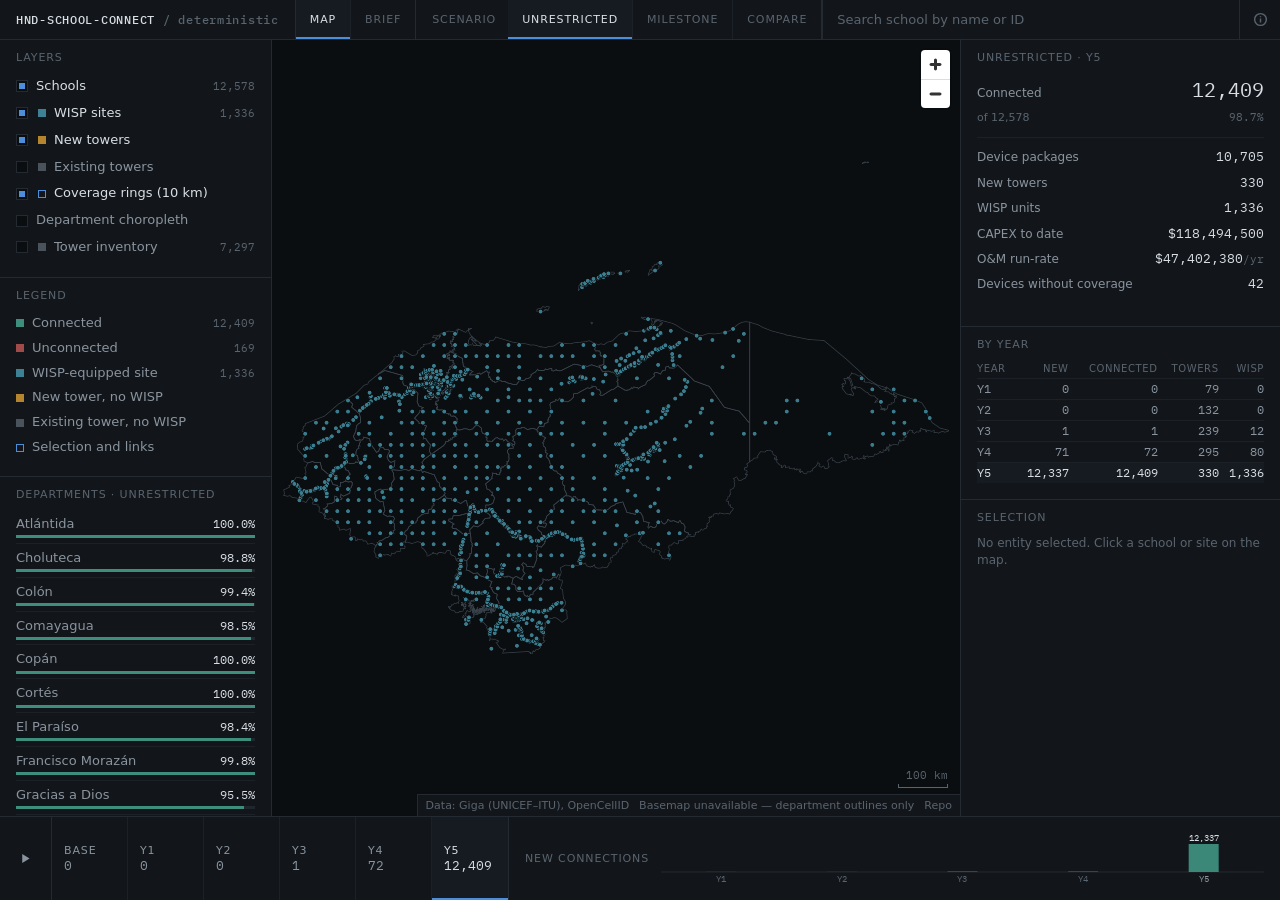
==== commit 5ea81517: "Make og:url and og:image absolute Several link-preview scrapers will not resolve a relative og:image" ====
--- a/index.html
+++ b/index.html
@@ -7,11 +7,16 @@
 <meta name="description" content="Five-year MILP plan for connecting 12,578 unconnected Honduran public schools on a $125M budget. Annual milestones cost 3,046 schools, or 24.3 percentage points of year-5 coverage.">
 <meta name="color-scheme" content="dark">
 
+<!-- Every other path on this page is relative so the site works from any
+     subpath. og:image and og:url are the exception: several link-preview
+     scrapers will not resolve a relative og:image, and a preview that silently
+     fails is the whole point of these tags. -->
 <meta property="og:type" content="website">
 <meta property="og:site_name" content="HND-SCHOOL-CONNECT">
+<meta property="og:url" content="https://farhangbakhs.github.io/honduras-connectivity/">
 <meta property="og:title" content="HND-SCHOOL-CONNECT — Honduras school connectivity plan">
 <meta property="og:description" content="Five-year MILP plan for 12,578 unconnected Honduran public schools on a $125M budget. Annual milestones cost 3,046 schools, or 24.3 percentage points of year-5 coverage.">
-<meta property="og:image" content="assets/og.png">
+<meta property="og:image" content="https://farhangbakhs.github.io/honduras-connectivity/assets/og.png">
 <meta property="og:image:width" content="1200">
 <meta property="og:image:height" content="630">
 <meta property="og:image:alt" content="Dark map of Honduras showing connected and unconnected schools at year 5 with tower and WISP sites.">
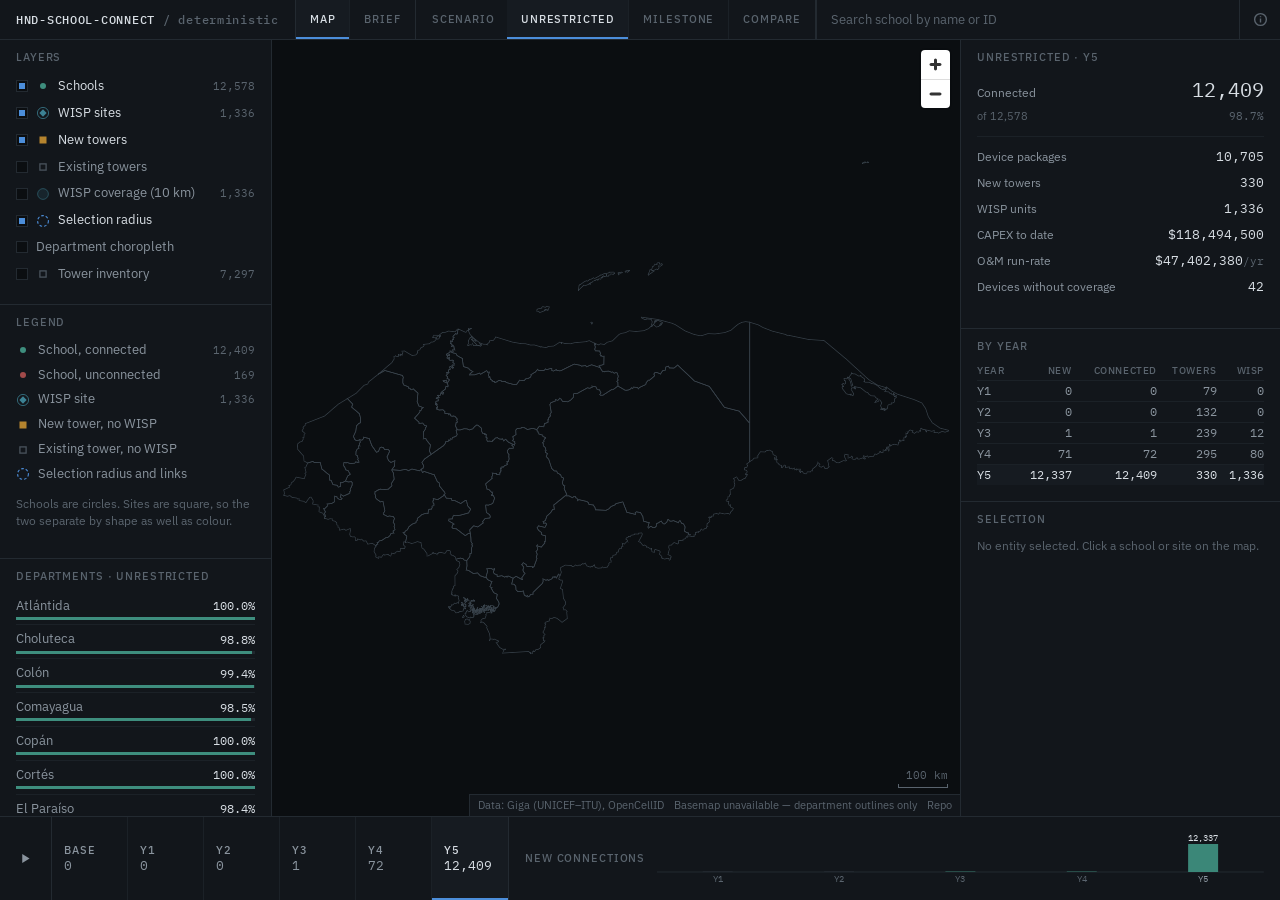
==== commit bcb29e02: "Replace the Brief with the sectioned, cited academic version Data - data/findings.json replaced with" ====
--- a/index.html
+++ b/index.html
@@ -4,8 +4,9 @@
 <meta charset="utf-8">
 <meta name="viewport" content="width=device-width, initial-scale=1, viewport-fit=cover">
 <title>HND-SCHOOL-CONNECT — Honduras school connectivity plan</title>
-<meta name="description" content="Five-year MILP plan for connecting 12,578 unconnected Honduran public schools on a $125M budget. Annual milestones cost 3,046 schools, or 24.3 percentage points of year-5 coverage.">
-<meta name="color-scheme" content="dark">
+<meta name="description" content="Policy brief and interactive map: a multi-period MILP for connecting 12,578 Honduran public schools on a US$125M budget, and the cost of annual milestones.">
+<!-- the Map is dark-only; the Brief follows the reader's preference -->
+<meta name="color-scheme" content="dark light">
 
 <!-- Every other path on this page is relative so the site works from any
      subpath. og:image and og:url are the exception: several link-preview
@@ -15,7 +16,7 @@
 <meta property="og:site_name" content="HND-SCHOOL-CONNECT">
 <meta property="og:url" content="https://farhangbakhs.github.io/honduras-connectivity/">
 <meta property="og:title" content="HND-SCHOOL-CONNECT — Honduras school connectivity plan">
-<meta property="og:description" content="Five-year MILP plan for 12,578 unconnected Honduran public schools on a $125M budget. Annual milestones cost 3,046 schools, or 24.3 percentage points of year-5 coverage.">
+<meta property="og:description" content="Policy brief and interactive map: a multi-period MILP for connecting 12,578 Honduran public schools on a US$125M budget, and the cost of annual milestones.">
 <meta property="og:image" content="https://farhangbakhs.github.io/honduras-connectivity/assets/og.png">
 <meta property="og:image:width" content="1200">
 <meta property="og:image:height" content="630">
@@ -55,10 +56,10 @@
       </nav>
     </div>
 
-    <div id="search-wrap" role="combobox" aria-expanded="false" aria-haspopup="listbox" aria-owns="results">
+    <div id="search-wrap" role="combobox" aria-expanded="false" aria-haspopup="listbox" aria-owns="search-results">
       <input id="search" type="text" placeholder="Search school by name or ID" autocomplete="off"
-             spellcheck="false" aria-autocomplete="list" aria-controls="results">
-      <ul id="results" role="listbox" aria-label="Search results" hidden></ul>
+             spellcheck="false" aria-autocomplete="list" aria-controls="search-results">
+      <ul id="search-results" role="listbox" aria-label="Search results" hidden></ul>
     </div>
 
     <button type="button" id="info-btn" aria-expanded="false" aria-controls="info" title="Method, sources and shortcuts">
--- a/css/app.css
+++ b/css/app.css
@@ -5,18 +5,18 @@
 
 /* --- fonts (vendored; no CDN) ------------------------------------------- */
 @font-face {
-  font-family: 'Inter';
-  src: url('../vendor/fonts/inter-400.woff2') format('woff2');
+  font-family: 'IBM Plex Sans';
+  src: url('../vendor/fonts/plex-sans-400.woff2') format('woff2');
   font-weight: 400; font-style: normal; font-display: swap;
 }
 @font-face {
-  font-family: 'Inter';
-  src: url('../vendor/fonts/inter-500.woff2') format('woff2');
+  font-family: 'IBM Plex Sans';
+  src: url('../vendor/fonts/plex-sans-500.woff2') format('woff2');
   font-weight: 500; font-style: normal; font-display: swap;
 }
 @font-face {
-  font-family: 'Inter';
-  src: url('../vendor/fonts/inter-600.woff2') format('woff2');
+  font-family: 'IBM Plex Sans';
+  src: url('../vendor/fonts/plex-sans-600.woff2') format('woff2');
   font-weight: 600; font-style: normal; font-display: swap;
 }
 @font-face {
@@ -27,6 +27,16 @@
 @font-face {
   font-family: 'IBM Plex Mono';
   src: url('../vendor/fonts/plex-mono-500.woff2') format('woff2');
+  font-weight: 500; font-style: normal; font-display: swap;
+}
+@font-face {
+  font-family: 'IBM Plex Serif';
+  src: url('../vendor/fonts/plex-serif-400.woff2') format('woff2');
+  font-weight: 400; font-style: normal; font-display: swap;
+}
+@font-face {
+  font-family: 'IBM Plex Serif';
+  src: url('../vendor/fonts/plex-serif-500.woff2') format('woff2');
   font-weight: 500; font-style: normal; font-display: swap;
 }
 
@@ -50,8 +60,9 @@
   --c-existing: #4A535C;
   --accent: #4C8EDA;
 
-  --sans: 'Inter', system-ui, -apple-system, 'Segoe UI', sans-serif;
+  --sans: 'IBM Plex Sans', system-ui, -apple-system, 'Segoe UI', sans-serif;
   --mono: 'IBM Plex Mono', 'SFMono-Regular', Consolas, monospace;
+  --serif: 'IBM Plex Serif', Georgia, 'Times New Roman', serif;
 
   --rail: 272px;
   --inspector: 320px;
@@ -104,6 +115,8 @@
 }
 .sw { width: 8px; height: 8px; flex: 0 0 8px; }
 .sw--ring { background: none; border: 1px solid currentColor; }
+/* legend mark: mirrors the map glyph for the same entity */
+.mk { width: 14px; height: 14px; flex: 0 0 14px; display: block; }
 
 /* --- progress line (load state) ---------------------------------------- */
 #boot {
@@ -196,24 +209,24 @@
 /* the inset underline is the focus affordance; the global outline would draw a
    second box around the whole top-bar cell */
 #search:focus, #search:focus-visible { outline: 0; background: var(--panel-2); box-shadow: inset 0 -2px 0 var(--accent); }
-#results {
+#search-results {
   position: absolute; top: 100%; left: 0; right: 0; z-index: 400;
   max-height: 340px; overflow-y: auto;
   background: var(--panel-2);
   border: 1px solid var(--line); border-top: 0;
 }
-#results[hidden] { display: none; }
-#results li {
+#search-results[hidden] { display: none; }
+#search-results li {
   display: flex; align-items: baseline; gap: 10px;
   padding: 7px 14px;
   border-bottom: 1px solid var(--line-soft);
   cursor: pointer;
 }
-#results li:last-child { border-bottom: 0; }
-#results li[aria-selected='true'], #results li:hover { background: var(--panel); box-shadow: inset 2px 0 0 var(--accent); }
-#results .r-name { flex: 1 1 auto; min-width: 0; overflow: hidden; text-overflow: ellipsis; white-space: nowrap; }
-#results .r-meta { flex: 0 0 auto; font: 400 11px/1 var(--mono); color: var(--fg-3); }
-#results .r-empty { padding: 10px 14px; color: var(--fg-3); cursor: default; }
+#search-results li:last-child { border-bottom: 0; }
+#search-results li[aria-selected='true'], #search-results li:hover { background: var(--panel); box-shadow: inset 2px 0 0 var(--accent); }
+#search-results .r-name { flex: 1 1 auto; min-width: 0; overflow: hidden; text-overflow: ellipsis; white-space: nowrap; }
+#search-results .r-meta { flex: 0 0 auto; font: 400 11px/1 var(--mono); color: var(--fg-3); }
+#search-results .r-empty { padding: 10px 14px; color: var(--fg-3); cursor: default; }
 
 #info-btn {
   flex: 0 0 auto;
@@ -514,7 +527,11 @@
 .mm p { margin: 0 0 4px; font-size: 12px; color: var(--fg-2); }
 .mm p.fix { color: var(--fg-3); }
 
-/* --- brief -------------------------------------------------------------- */
+/* ===========================================================================
+   Brief — a reading document, not a console. Ported from the reference
+   renderer; the structure and metrics match brief_preview.html.
+   =========================================================================== */
+
 #brief {
   grid-area: main;
   overflow-y: auto;
@@ -522,89 +539,240 @@
   background: var(--bg);
 }
 #brief[hidden] { display: none; }
-.brief-col { max-width: 720px; margin: 0 auto; padding: 36px 24px 96px; }
-.brief-col > section { margin-bottom: 36px; }
-.brief-col > section:last-child { margin-bottom: 0; }
+
+/* Brief-scoped palette. The greys are the site tokens; --acc/--ok/--warn are
+   a touch brighter than the map's equivalents because this is body copy on a
+   text page, not a 2 px dot on a dark basemap. */
+#brief {
+  --acc: #5FB3C9;
+  --ok: #4FA88A;
+  --warn: #C9A25F;
+}
+
+/* Light mode is scoped to the Brief view, which is the only reading surface
+   here. Scoping it to body.view-brief rather than #brief themes the top bar
+   and the info panel too, so the chrome around a light document is not left
+   dark. The Map keeps its dark console palette and dark basemap. */
+@media (prefers-color-scheme: light) {
+  :root:not([data-theme='dark']) body.view-brief {
+    --bg: #FAFAF8;
+    --panel: #F1F1EE;
+    --panel-2: #E9E9E5;
+    --line: #DCDCD6;
+    --line-soft: #E6E6E0;
+    --fg: #1C2126;
+    --fg-2: #4E5761;
+    --fg-3: #7C858E;
+    --accent: #1F6E86;
+    background: var(--bg);
+    color: var(--fg);
+  }
+  :root:not([data-theme='dark']) body.view-brief #brief {
+    --acc: #1F6E86;
+    --ok: #2F7A60;
+    --warn: #8A6420;
+  }
+}
+
+.brief-col {
+  max-width: 720px;
+  margin: 0 auto;
+  padding: 48px 16px 96px;
+  color: var(--fg);
+  font: 15px/1.65 var(--sans);
+}
+
 .brief-col h1 {
-  margin: 0 0 4px;
-  font: 500 20px/1.25 var(--sans);
-  letter-spacing: -0.01em;
+  font: 500 26px/1.3 var(--serif);
+  margin: 0 0 8px;
+  letter-spacing: -0.005em;
   color: var(--fg);
 }
-.brief-col .sub { margin: 0 0 28px; color: var(--fg-3); font-size: 13px; }
+.brief-col .sub { color: var(--fg-2); margin: 0 0 20px; font-size: 15px; }
+
+.meta {
+  display: grid; grid-template-columns: max-content 1fr; gap: 2px 16px;
+  font: 12px/1.6 var(--mono); color: var(--fg-2);
+  border-top: 1px solid var(--line); border-bottom: 1px solid var(--line);
+  padding: 10px 0; margin: 0 0 8px;
+}
+.meta dt { color: var(--fg-3); text-transform: uppercase; letter-spacing: 0.08em; }
+.meta dd { margin: 0; }
+
+/* contents: one wrapping line of links, no sticky sidebar */
+.toc {
+  display: flex; flex-wrap: wrap; align-items: baseline; gap: 2px 8px;
+  font: 12px/1.9 var(--mono);
+  padding: 12px 0 0;
+}
+.toc a { color: var(--fg-2); text-decoration: none; }
+.toc a:hover { color: var(--acc); text-decoration: underline; }
+.toc .toc-sep { color: var(--fg-3); }
+
+.brief-col section {
+  border-top: 1px solid var(--line);
+  margin-top: 40px;
+  padding-top: 8px;
+  scroll-margin-top: 16px;
+}
 .brief-col h2 {
-  margin: 0 0 12px;
-  font: 500 11px/1 var(--sans);
-  letter-spacing: 0.08em; text-transform: uppercase;
-  color: var(--fg-3);
-  padding-bottom: 8px;
-  border-bottom: 1px solid var(--line);
-}
-.brief-col h3 { margin: 0 0 3px; font: 500 13px/1.4 var(--sans); color: var(--fg); }
-.brief-col p { margin: 0 0 10px; color: var(--fg-2); font-size: 13px; line-height: 1.6; }
-.brief-col p:last-child { margin-bottom: 0; }
-.brief-col p.bluf { color: var(--fg); font-size: 14px; line-height: 1.6; }
-.brief-col .num { color: var(--fg); }
-
-.jd { display: grid; grid-template-columns: 24px 1fr; gap: 0 4px; margin-bottom: 14px; }
-.jd:last-child { margin-bottom: 0; }
-.jd > i {
-  font: 400 12px/1.6 var(--mono); font-style: normal; color: var(--fg-3);
-}
-.jd p { margin: 0 0 3px; }
-.jd .tag { font: 400 11px/1.4 var(--mono); color: var(--fg-3); }
-
-.rec-item { margin-bottom: 14px; }
-.rec-item:last-child { margin-bottom: 0; }
-.rec-item p { margin: 0; }
-
-.btab { width: 100%; border-collapse: collapse; margin-bottom: 10px; }
-.btab caption { text-align: left; color: var(--fg-3); font-size: 12px; padding-bottom: 8px; }
-.btab th, .btab td {
-  padding: 6px 0; text-align: right;
-  font: 400 13px/1 var(--mono); font-variant-numeric: tabular-nums;
-  border-bottom: 1px solid var(--line-soft);
-}
-.btab thead th { font: 500 10px/1.3 var(--sans); letter-spacing: 0.06em; text-transform: uppercase; color: var(--fg-3); border-bottom-color: var(--line); }
-.btab th:first-child, .btab td:first-child { text-align: left; font-family: var(--sans); font-size: 13px; color: var(--fg-2); }
-.btab td { color: var(--fg); }
-.btab .neg { color: var(--c-unconnected); }
-.btab tbody tr:last-child td { border-bottom: 0; }
-.btab .grp td:first-child { color: var(--fg-3); font: 500 10px/1.3 var(--sans); letter-spacing: 0.06em; text-transform: uppercase; padding-top: 14px; }
-.btab .grp td { border-bottom-color: var(--line); padding-top: 14px; }
-
-.notation {
-  margin: 0;
-  padding: 12px 14px;
-  background: var(--panel);
+  font: 500 11px/1 var(--mono);
+  text-transform: uppercase; letter-spacing: 0.1em;
+  color: var(--fg-2);
+  margin: 16px 0 20px;
+  padding: 0; border: 0;
+}
+.brief-col h3 { font: 600 15px/1.4 var(--sans); margin: 28px 0 8px; color: var(--fg); }
+.brief-col h4 { font: 600 14px/1.4 var(--sans); margin: 0 0 4px; color: var(--fg); }
+.brief-col p { margin: 0 0 14px; color: var(--fg); font-size: 15px; line-height: 1.65; }
+.brief-col .lead { font: 400 18px/1.55 var(--serif); }
+
+.cite { font: 12px var(--mono); color: var(--fg-2); white-space: nowrap; }
+.cite a, .refs a { color: var(--acc); text-decoration: none; }
+.cite a:hover, .refs a:hover { text-decoration: underline; }
+
+/* key judgements */
+.kj { list-style: none; counter-reset: k; padding: 0; margin: 0; }
+.kj li {
+  counter-increment: k;
+  display: grid; grid-template-columns: 32px 1fr;
+  padding: 12px 0; border-bottom: 1px solid var(--line);
+}
+.kj li::before {
+  content: counter(k, decimal-leading-zero);
+  font: 12px/1.9 var(--mono); color: var(--fg-3); grid-row: span 2;
+}
+.kj p { margin: 0 0 4px; }
+.kjm { display: flex; flex-wrap: wrap; gap: 4px 16px; font: 12px var(--mono); color: var(--fg-3); }
+.conf { color: var(--fg-2); }
+.c-high { color: var(--ok); }
+.c-moderate { color: var(--warn); }
+
+/* tables */
+.brief-col figure { margin: 20px 0 24px; }
+.tw { overflow-x: auto; }
+.brief-col figcaption { font-size: 13px; color: var(--fg-2); margin-top: 8px; }
+.brief-col table { width: 100%; border-collapse: collapse; font-size: 14px; }
+.brief-col th, .brief-col td {
+  text-align: left; padding: 6px 8px;
+  border-bottom: 1px solid var(--line); vertical-align: top;
+}
+.brief-col thead th {
+  font: 500 11px var(--mono); text-transform: uppercase;
+  letter-spacing: 0.06em; color: var(--fg-2);
+}
+.brief-col table.num td, .brief-col td.n {
+  text-align: right; font-family: var(--mono);
+  font-variant-numeric: tabular-nums; white-space: nowrap; font-size: 13px;
+}
+.brief-col table.num thead th:not(:first-child), .brief-col th.n { text-align: right; }
+.brief-col tbody th { font-weight: 400; color: var(--fg); }
+.brief-col tr.grp th {
+  font: 500 11px var(--mono); text-transform: uppercase;
+  letter-spacing: 0.06em; color: var(--fg-3); padding-top: 16px;
+}
+
+/* prerequisite chain */
+.chain {
+  list-style: none; padding: 0; margin: 20px 0;
+  display: grid; grid-template-columns: repeat(4, 1fr);
   border: 1px solid var(--line);
-  font: 400 12px/1.8 var(--mono);
-  color: var(--fg-2);
-  overflow-x: auto;
-  white-space: pre;
-}
-.notation + p { margin-top: 10px; }
-
-.brief-col ol.tight, .brief-col ul.tight { margin: 0; padding-left: 18px; }
-.brief-col ul.tight li, .brief-col ol.tight li { color: var(--fg-2); font-size: 13px; line-height: 1.6; margin-bottom: 6px; }
-.brief-col ul.tight li:last-child, .brief-col ol.tight li:last-child { margin-bottom: 0; }
+}
+.chain li { padding: 12px; border-right: 1px solid var(--line); position: relative; }
+.chain li:last-child { border-right: 0; }
+.chain li:not(:last-child)::after {
+  content: '→'; position: absolute; right: -8px; top: 10px;
+  background: var(--bg); color: var(--fg-2); font-size: 13px; padding: 0 1px;
+}
+.chain b { display: block; font-weight: 600; font-size: 14px; color: var(--fg); }
+.chain span { display: block; font-size: 12.5px; line-height: 1.45; color: var(--fg-2); margin-top: 4px; }
+
+/* symbol tables */
+.defs { margin: 12px 0 20px; }
+.defs caption {
+  text-align: left; font: 500 11px var(--mono);
+  text-transform: uppercase; letter-spacing: 0.08em;
+  color: var(--fg-3); padding-bottom: 4px;
+}
+.defs td:first-child { width: 38%; white-space: nowrap; }
+.defs td:last-child { color: var(--fg-2); font-size: 14px; }
+
+/* equations */
+.eq { border-left: 2px solid var(--line); padding: 4px 0 2px 16px; margin: 16px 0 20px; }
+.eqh {
+  display: flex; justify-content: space-between;
+  font: 500 11px var(--mono); text-transform: uppercase;
+  letter-spacing: 0.08em; color: var(--fg-3);
+}
+.eqm { overflow-x: auto; overflow-y: hidden; padding: 2px 0; }
+.eqm .katex-display { margin: 8px 0; text-align: left; }
+.eqm .katex-display > .katex { text-align: left; }
+.says { color: var(--fg-2); font-size: 14px; margin: 0; }
+.texd, .texi { color: var(--fg); }
+.texd:not([data-typeset]), .texi:not([data-typeset]) { font-family: var(--mono); font-size: 13px; }
+
+/* definition lists: assumptions and glossary */
+.dl { display: grid; grid-template-columns: 140px 1fr; margin: 0; }
+.dl dt, .dl dd { padding: 10px 0; border-bottom: 1px solid var(--line); margin: 0; }
+.dl dt { font-weight: 600; font-size: 14px; color: var(--fg); }
+.dl dd { color: var(--fg); }
+
+/* recommendations */
+.recs > div { padding: 14px 0; border-bottom: 1px solid var(--line); }
+.recs p { margin: 0; }
+
+.brief-col ul.plain { padding-left: 18px; margin: 0 0 14px; }
+.brief-col ul.plain li { margin-bottom: 6px; color: var(--fg); }
+
+/* references */
+.refs { padding-left: 24px; font-size: 13.5px; color: var(--fg-2); }
+.refs li { margin-bottom: 8px; padding-left: 4px; }
+.refs a { font-family: var(--mono); font-size: 12px; word-break: break-all; }
+
+/* department bars */
+.bars { margin: 0; }
+.bars .bar {
+  display: grid; grid-template-columns: 140px 1fr 52px;
+  align-items: center; gap: 10px; font-size: 13px; padding: 2px 0;
+}
+.bars .bar > span { color: var(--fg); overflow: hidden; text-overflow: ellipsis; white-space: nowrap; }
+.bars i {
+  display: block; height: 8px; position: relative;
+  background:
+    linear-gradient(var(--acc), var(--acc)) 0 / var(--w) 100% no-repeat,
+    var(--panel);
+}
+/* tick at the same department's unrestricted coverage */
+.bars i u {
+  position: absolute; top: -2px; bottom: -2px; left: var(--u);
+  width: 1px; background: var(--warn); text-decoration: none;
+}
+.bars b {
+  font: 12px var(--mono); font-weight: 400; font-variant-numeric: tabular-nums;
+  text-align: right; color: var(--fg-2);
+}
 
 #brief-foot {
   margin-top: 48px; padding-top: 16px;
   border-top: 1px solid var(--line);
   color: var(--fg-3); font-size: 12px;
 }
-#brief-foot p { color: var(--fg-3); font-size: 12px; margin-bottom: 4px; }
+#brief-foot p { color: var(--fg-3); font-size: 12px; margin-bottom: 4px; line-height: 1.6; }
 #brief-foot a { color: var(--fg-2); }
 
-.dept-bars { display: grid; gap: 4px; }
-.dept-bar { display: grid; grid-template-columns: 136px 1fr 52px; gap: 10px; align-items: center; }
-.dept-bar .n { font-size: 12px; color: var(--fg-2); overflow: hidden; text-overflow: ellipsis; white-space: nowrap; }
-.dept-bar .t { height: 8px; background: var(--line); position: relative; }
-.dept-bar .t i { position: absolute; left: 0; top: 0; bottom: 0; background: var(--c-connected); }
-/* amber, matching "connected under the unrestricted plan only" in Compare */
-.dept-bar .t u { position: absolute; top: -2px; bottom: -2px; width: 1px; background: var(--c-tower); }
-.dept-bar .v { font: 400 12px/1 var(--mono); font-variant-numeric: tabular-nums; text-align: right; color: var(--fg); }
+@media (max-width: 560px) {
+  .brief-col th, .brief-col td { padding: 6px 5px; }
+  .brief-col table.num td, .brief-col td.n { font-size: 12px; }
+  .chain { grid-template-columns: 1fr; }
+  .chain li { border-right: 0; border-bottom: 1px solid var(--line); }
+  .chain li:last-child { border-bottom: 0; }
+  .chain li:not(:last-child)::after { content: '↓'; right: 12px; top: auto; bottom: -11px; }
+  .dl { grid-template-columns: 1fr; }
+  .dl dt { border-bottom: 0; padding-bottom: 0; }
+  .brief-col h1 { font-size: 22px; }
+  .bars .bar { grid-template-columns: 104px 1fr 46px; }
+  .defs td:first-child { width: auto; }
+}
 
 /* ===========================================================================
    Responsive — panels become a bottom sheet at narrow widths
@@ -672,16 +840,15 @@
   #attrib { gap: 8px; padding: 2px 6px; font-size: 10px; white-space: nowrap; overflow: hidden; max-width: 100%; }
   #attrib > span:first-child { display: none; }
   #scale { bottom: 22px; right: 8px; }
-  .brief-col { padding: 24px 16px 64px; }
-  .dept-bar { grid-template-columns: 104px 1fr 48px; }
+  .brief-col { padding: 28px 16px 72px; }
   .rec { grid-template-columns: 76px 1fr; }
 }
 
 @media (max-width: 420px) {
   #brand b { font-size: 10px; }
   .seg button { padding: 0 10px; }
-  .brief-col h1 { font-size: 18px; }
-  .notation { font-size: 11px; }
+  .brief-col h1 { font-size: 20px; }
+  .eq { padding-left: 12px; }
 }
 
 @media (prefers-reduced-motion: reduce) {
